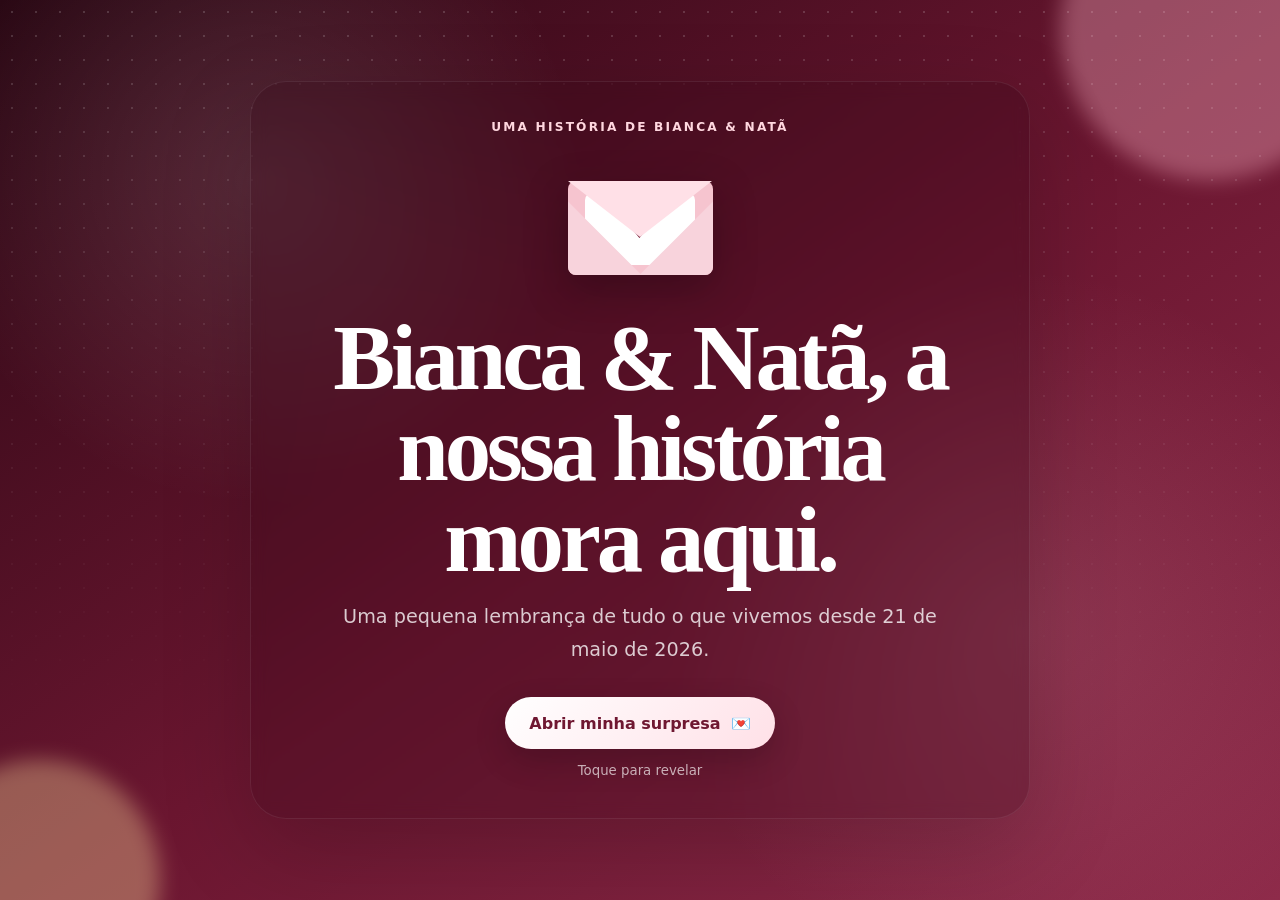
==== index.html @ d5b99676 "Add files via upload" ====
<!doctype html>
<html lang="pt-BR">
<head>
  <meta charset="utf-8" />
  <meta name="viewport" content="width=device-width, initial-scale=1" />
  <meta name="theme-color" content="#6f1731" />
  <meta name="description" content="A história de Bianca e Natã, feita de memórias, cartas e planos." />
  <meta property="og:title" content="Bianca &amp; Natã — nossa história" />
  <meta property="og:description" content="Um cantinho feito para guardar a história de Bianca e Natã." />
  <meta property="og:image" content="https://mijtdivqfjrkwchqdqvr.supabase.co/storage/v1/object/public/memorias-bianca/fotos/1785611043711-69dd7a4d-0037-4625-9b33-be8a887e086f.webp" />
  <link rel="icon" href="https://mijtdivqfjrkwchqdqvr.supabase.co/storage/v1/object/public/memorias-bianca/fotos/1785611043711-69dd7a4d-0037-4625-9b33-be8a887e086f.webp" />
  <title>surpresaparabianca</title>
  <link rel="stylesheet" href="styles.css" />
</head>
<body>
  <div class="loading-screen" id="loadingScreen" aria-live="polite">
    <div class="loading-heart" aria-hidden="true">♥</div>
    <p>Preparando o nosso cantinho…</p>
    <small>Bianca &amp; Natã</small>
  </div>

  <div class="ambient-hearts" id="ambientHearts" aria-hidden="true"></div>

  <main>
    <section class="hero" id="inicio">
      <div class="hero-glow hero-glow-one"></div>
      <div class="hero-glow hero-glow-two"></div>

      <div class="hero-memories" aria-hidden="true">
        <figure class="hero-memory memory-one" hidden><img alt="" /></figure>
        <figure class="hero-memory memory-two" hidden><img alt="" /></figure>
        <figure class="hero-memory memory-three" hidden><img alt="" /></figure>
        <figure class="hero-memory memory-four" hidden><img alt="" /></figure>
      </div>

      <div class="hero-content reveal">
        <span class="eyebrow">Uma história de Bianca &amp; Natã</span>
        <div class="envelope-wrap" aria-hidden="true">
          <div class="envelope">
            <div class="envelope-back"></div>
            <div class="letter"><span>♥</span></div>
            <div class="envelope-front"></div>
            <div class="envelope-flap"></div>
          </div>
        </div>
        <h1 id="introTitle">Bianca &amp; Natã, a nossa história mora aqui.</h1>
        <p id="introText">Uma pequena lembrança de tudo o que vivemos desde 21 de maio de 2026.</p>
        <button class="primary-button pulse" id="openSurprise" type="button">
          <span>Abrir minha surpresa</span>
          <span aria-hidden="true">💌</span>
        </button>
        <small class="tap-hint">Toque para revelar</small>
      </div>
    </section>

    <div class="surprise-content" id="surpriseContent" hidden>
      <nav class="floating-nav" aria-label="Navegação da página">
        <a href="#contador" title="Tempo juntos">♥</a>
        <a href="#mensagem" title="Carta">✉</a>
        <a href="#fotos" title="Fotos">▣</a>
        <a href="#historia" title="Nossa história">⌛</a>
        <a href="#planos" title="Coisas que ainda vamos viver">✦</a>
        <a href="#encontro" title="Nosso cantinho">☼</a>
        <a href="#adicionar" title="Adicionar lembrança">＋</a>
      </nav>

      <section class="section counter-section" id="contador">
        <div class="section-heading reveal">
          <span class="eyebrow">Desde que começamos a namorar</span>
          <h2 id="pageTitle">Bianca &amp; Natã — nossa história</h2>
          <p>Juntos desde <strong id="startDateLabel"></strong></p>
        </div>

        <div class="counter-grid reveal" aria-label="Tempo juntos">
          <article><strong id="years">0</strong><span>Anos</span></article>
          <article><strong id="months">0</strong><span>Meses</span></article>
          <article><strong id="days">0</strong><span>Dias</span></article>
          <article class="clock-card"><strong id="clock">00:00:00</strong><span>Horas · Minutos · Segundos</span></article>
        </div>
        <p class="total-days reveal">Já são <strong id="totalDays">0</strong> dias escolhendo um ao outro.</p>
      </section>

      <section class="section music-section" id="musica">
        <div class="music-card reveal">
          <div class="vinyl" id="vinyl" aria-hidden="true"><div></div></div>
          <div class="music-info">
            <span class="eyebrow">Nossa música</span>
            <h2 id="songTitle">Partilhar</h2>
            <p id="songArtist">Rubel &amp; ANAVITÓRIA</p>
            <div class="full-song-player-wrap">
              <iframe
                id="fullSongPlayer"
                class="full-song-player"
                title="Partilhar — música completa de Rubel e ANAVITÓRIA"
                src="https://www.youtube-nocookie.com/embed/RLlWIQCl7iQ?rel=0&amp;playsinline=1&amp;modestbranding=1"
                width="100%"
                height="360"
                frameborder="0"
                allowfullscreen=""
                allow="autoplay; encrypted-media; fullscreen; picture-in-picture"
                loading="lazy"></iframe>
            </div>
            <p class="music-note"><strong>Música completa.</strong> Toque no play e continue navegando pela nossa história sem sair da página. ♥</p>
          </div>
        </div>
      </section>

      <section class="section message-section" id="mensagem">
        <div class="section-heading reveal">
          <span class="eyebrow">O que meu coração queria dizer</span>
          <h2>Uma carta para você</h2>
        </div>
        <article class="love-letter reveal">
          <span class="quote-mark">“</span>
          <p id="loveMessage"></p>
          <span class="signature" id="signature">Com todo o meu amor, Natã.</span>
        </article>
      </section>

      <section class="section gallery-section" id="fotos">
        <div class="memory-sparkle sparkle-one" aria-hidden="true">✦</div>
        <div class="memory-sparkle sparkle-two" aria-hidden="true">♥</div>

        <div class="section-heading memory-heading reveal">
          <span class="eyebrow">Nosso pequeno álbum</span>
          <h2>Memórias que moram em mim</h2>
          <p>Alguns dos capítulos que eu quero guardar para sempre.</p>
          <div class="album-meta" aria-label="Informações do nosso álbum">
            <span>Bianca + Natã</span>
            <span aria-hidden="true">•</span>
            <span id="albumMemoryCount" aria-live="polite">Carregando memórias…</span>
          </div>
        </div>

        <div class="memory-album reveal" tabindex="0" role="region" aria-label="Álbum de memórias; use as setas do teclado para navegar">
          <div class="gallery-photo-area">
            <span class="photo-tape photo-tape-left" aria-hidden="true"></span>
            <span class="photo-tape photo-tape-right" aria-hidden="true"></span>
            <div class="gallery-photo-frame">
              <img id="galleryImage" alt="" />
              <span class="photo-date" id="galleryPhotoDate">21 · 05 · 2026</span>
            </div>
          </div>

          <div class="memory-story" aria-live="polite">
            <span class="memory-kicker">Capítulo <span id="galleryIndexPadded">01</span></span>
            <strong id="galleryCaption">Carregando as memórias…</strong>
            <span class="memory-divider" aria-hidden="true"></span>
            <p id="galleryText">As fotos estão chegando da nuvem.</p>

            <div class="gallery-controls">
              <button class="gallery-arrow gallery-prev" id="galleryPrev" type="button" aria-label="Foto anterior">‹</button>
              <span id="galleryIndex">Carregando…</span>
              <button class="gallery-arrow gallery-next" id="galleryNext" type="button" aria-label="Próxima foto">›</button>
            </div>
          </div>
        </div>

        <div class="gallery-diary-shell reveal" id="galleryDiary" role="region" aria-label="Nosso diário desta memória"></div>

        <div class="memory-film reveal">
          <span class="film-label">Toque em uma foto para reviver</span>
          <div class="thumbnails" id="thumbnails" aria-label="Miniaturas das fotos"></div>
        </div>

        <blockquote class="memory-closing reveal">
          <span aria-hidden="true">“</span>
          <p>Algumas memórias ficam guardadas em fotografias. Outras ficam guardadas no coração. As nossas moram em mim todos os dias.</p>
          <small>Com amor, Natã <span aria-hidden="true">♥</span></small>
        </blockquote>
      </section>

      <section class="section timeline-section" id="historia">
        <div class="section-heading reveal">
          <span class="eyebrow">Nossa história</span>
          <h2>Momentos que fizeram de nós, nós</h2>
        </div>
        <div class="timeline" id="timeline"></div>
      </section>

      <section class="section future-section" id="planos">
        <span class="future-spark future-spark-one" aria-hidden="true">✦</span>
        <span class="future-spark future-spark-two" aria-hidden="true">♡</span>

        <div class="section-heading future-heading reveal">
          <span class="eyebrow">Nosso próximo capítulo</span>
          <h2>Coisas que ainda vamos viver</h2>
          <p>Uma lista de sonhos, lugares e pequenos planos que queremos transformar em lembranças.</p>
        </div>

        <div class="future-board reveal">
          <div class="future-summary" aria-label="Resumo dos nossos planos">
            <div>
              <strong id="futurePendingCount">0</strong>
              <span>Ainda vamos viver</span>
            </div>
            <span class="future-summary-heart" aria-hidden="true">♥</span>
            <div>
              <strong id="futureCompletedCount">0</strong>
              <span>Já viraram história</span>
            </div>
          </div>

          <div class="future-plans-list" id="futurePlansList" aria-live="polite">
            <p class="future-empty">Carregando nossos próximos capítulos…</p>
          </div>

          <details class="future-composer" id="futurePlanComposer">
            <summary>Adicionar algo que ainda vamos viver <span aria-hidden="true">＋</span></summary>
            <form class="future-plan-form" id="futurePlanForm">
              <div class="future-plan-field">
                <label for="futurePlanAuthor">Quem está sonhando?</label>
                <select id="futurePlanAuthor" required>
                  <option value="Bianca">Bianca</option>
                  <option value="Natã">Natã</option>
                </select>
              </div>

              <div class="future-plan-field">
                <label for="futurePlanCategory">Que tipo de plano é?</label>
                <select id="futurePlanCategory" required>
                  <option value="viagem">Uma viagem</option>
                  <option value="encontro">Um encontro</option>
                  <option value="sonho">Um sonho</option>
                  <option value="aventura">Uma aventura</option>
                  <option value="outro">Outro plano nosso</option>
                </select>
              </div>

              <div class="future-plan-field future-plan-field-wide">
                <label for="futurePlanTitle">O que vamos viver?</label>
                <input id="futurePlanTitle" maxlength="100" placeholder="Ex.: ver o pôr do sol na praia" required />
              </div>

              <div class="future-plan-field future-plan-field-wide">
                <label for="futurePlanDetails">Detalhes que queremos guardar</label>
                <textarea id="futurePlanDetails" maxlength="600" placeholder="Conte como imaginamos esse momento…"></textarea>
              </div>

              <div class="future-plan-field future-plan-field-wide">
                <label for="futurePlanCode">Código reservado</label>
                <input id="futurePlanCode" type="password" autocomplete="off" placeholder="Digite o código para adicionar" required />
                <small>O mesmo código do nosso diário. Ele não fica salvo no site ou no aparelho.</small>
              </div>

              <div class="future-plan-actions future-plan-field-wide">
                <button class="primary-button" type="submit">Guardar este sonho ♥</button>
                <small id="futurePlanStatus" role="status" aria-live="polite"></small>
              </div>
            </form>
          </details>
        </div>
      </section>

      <section class="section date-idea-section" id="encontro">
        <div class="date-orbit date-orbit-one" aria-hidden="true">♡</div>
        <div class="date-orbit date-orbit-two" aria-hidden="true">✦</div>

        <div class="section-heading reveal">
          <span class="eyebrow">Criador de encontros</span>
          <h2>Um encontro para hoje</h2>
          <p id="dateTodayLabel">Hoje pode virar uma lembrança nova.</p>
        </div>

        <div class="date-idea-card reveal">
          <div class="date-idea-ticket">
            <div class="date-idea-origin" id="dateIdeaOrigin"><span aria-hidden="true">✦</span> Sugestão do dia</div>
            <span id="dateIdeaTag">Em casa · econômico</span>
            <h3 id="dateIdeaTitle">Preparar uma noite de cinema diferente</h3>
            <p id="dateIdeaDescription">Vamos escolher um filme que nenhum dos dois viu, preparar alguma coisa gostosa e deixar os celulares de lado.</p>
            <div class="date-idea-extra" id="dateIdeaExtra" hidden>
              <span aria-hidden="true">♡</span>
              <p><strong>Um toque especial</strong><span id="dateIdeaSpecialTouch"></span></p>
            </div>
            <div class="date-idea-details" aria-label="Detalhes da sugestão">
              <span id="dateIdeaPlace">⌂ Em casa</span>
              <span id="dateIdeaBudget">◌ Econômico</span>
              <span id="dateIdeaDuration">◷ Uma noite</span>
            </div>
          </div>

          <div class="date-idea-controls">
            <div>
              <label for="datePlaceFilter">Onde?</label>
              <select id="datePlaceFilter">
                <option value="todos">Tanto faz</option>
                <option value="casa">Em casa</option>
                <option value="sair">Quero sair</option>
              </select>
            </div>
            <div>
              <label for="dateBudgetFilter">Quanto gastar?</label>
              <select id="dateBudgetFilter">
                <option value="todos">Tanto faz</option>
                <option value="gratis">Sem gastar</option>
                <option value="baixo">Pouco</option>
                <option value="especial">Algo especial</option>
              </select>
            </div>
            <div>
              <label for="dateDurationFilter">Quanto tempo?</label>
              <select id="dateDurationFilter">
                <option value="todos">Tanto faz</option>
                <option value="rapido">Até 1 hora</option>
                <option value="medio">Algumas horas</option>
                <option value="longo">Um dia inteiro</option>
              </select>
            </div>
          </div>

          <div class="date-random-action">
            <p>
              <strong>Feito no próprio site</strong>
              <span>Escolhemos as opções e podemos sortear quantas vezes quisermos, sem cadastro e sem custo.</span>
            </p>
            <button class="secondary-button date-random-button" id="newDateIdea" type="button"><span aria-hidden="true">✦</span> Sortear outro encontro</button>
          </div>
          <small id="dateIdeaStatus" class="date-idea-status" role="status" aria-live="polite"></small>

          <details class="date-save-composer" id="dateSaveComposer">
            <summary>Guardar em “Coisas que ainda vamos viver” <span aria-hidden="true">＋</span></summary>
            <form id="dateSaveForm">
              <label for="dateSaveAuthor">Quem está guardando?</label>
              <select id="dateSaveAuthor" required>
                <option value="Bianca">Bianca</option>
                <option value="Natã">Natã</option>
              </select>
              <label for="dateSaveCode">Código reservado</label>
              <input id="dateSaveCode" type="password" autocomplete="off" placeholder="Digite o código" required />
              <button class="primary-button" type="submit">Guardar este encontro ♥</button>
              <small id="dateSaveStatus" role="status" aria-live="polite"></small>
            </form>
          </details>
        </div>
      </section>

      <section class="section daily-section" id="tres-coisas">
        <div class="section-heading reveal">
          <span class="eyebrow">Um ritual para todos os dias</span>
          <h2>Três coisas de hoje</h2>
          <p>Três motivos para olhar com carinho para o outro ou para o dia que acabou de passar.</p>
        </div>

        <div class="daily-layout">
          <form class="daily-form reveal" id="dailyEntryForm">
            <div class="corner-form-heading">
              <span aria-hidden="true">03</span>
              <div>
                <strong>O registro de hoje</strong>
                <small id="dailyFormDate"></small>
              </div>
            </div>

            <label for="dailyAuthor">Quem está escrevendo?</label>
            <select id="dailyAuthor" required>
              <option value="Bianca">Bianca</option>
              <option value="Natã">Natã</option>
            </select>

            <label for="dailyType">O que você quer registrar?</label>
            <select id="dailyType" required>
              <option value="gosto_em_voce">Três coisas que gosto em você</option>
              <option value="coisas_boas">Três coisas boas do dia</option>
              <option value="gratidao">Três motivos de gratidão</option>
            </select>

            <label for="dailyItem1">Primeira coisa</label>
            <input id="dailyItem1" maxlength="240" placeholder="Escreva a primeira…" required />
            <label for="dailyItem2">Segunda coisa</label>
            <input id="dailyItem2" maxlength="240" placeholder="Agora a segunda…" required />
            <label for="dailyItem3">Terceira coisa</label>
            <input id="dailyItem3" maxlength="240" placeholder="E mais uma para guardar…" required />

            <label for="dailyCode">Código reservado</label>
            <input id="dailyCode" type="password" autocomplete="off" placeholder="Digite o código" required />
            <button class="primary-button" type="submit">Guardar as três ♥</button>
            <small id="dailyStatus" role="status" aria-live="polite"></small>
          </form>

          <div class="daily-archive reveal">
            <div class="corner-list-heading">
              <span>Nosso arquivo</span>
              <h3>Pequenas coisas que merecem ficar</h3>
            </div>
            <div class="daily-entries-list" id="dailyEntriesList" aria-live="polite">
              <p class="corner-empty">Carregando nossos registros…</p>
            </div>
          </div>
        </div>
      </section>

      <section class="section complaints-section" id="reclamacoes">
        <div class="section-heading complaints-heading reveal">
          <span class="eyebrow">Um jogo só nosso</span>
          <h2>Decifra essa reclamação</h2>
          <p>Quando um de nós reclama, publica apenas uma foto. O outro tenta descobrir o que ela quer dizer.</p>
        </div>

        <div class="complaint-upload-card reveal">
          <form id="complaintForm">
            <div class="complaint-form-copy">
              <span class="complaint-number" aria-hidden="true">?</span>
              <div>
                <strong>Envie sua pista</strong>
                <small>Nada de explicar: aqui a reclamação só pode ser uma foto.</small>
              </div>
            </div>
            <label for="complaintAuthor">Quem está reclamando?</label>
            <select id="complaintAuthor" required>
              <option value="Bianca">Bianca</option>
              <option value="Natã">Natã</option>
            </select>
            <label for="complaintImage">A foto da reclamação</label>
            <input id="complaintImage" type="file" accept="image/jpeg,image/png,image/webp" required />
            <div class="complaint-preview" id="complaintPreview" hidden>
              <img id="complaintPreviewImage" alt="Prévia da reclamação misteriosa" />
            </div>
            <label for="complaintCode">Código reservado</label>
            <input id="complaintCode" type="password" autocomplete="off" placeholder="Digite o código" required />
            <button class="primary-button" type="submit">Publicar sem explicar 💃🏻</button>
            <small id="complaintStatus" role="status" aria-live="polite"></small>
          </form>
        </div>

        <div class="complaints-list reveal" id="complaintsList" aria-live="polite">
          <p class="corner-empty">Carregando as reclamações misteriosas…</p>
        </div>
      </section>

      <section class="section letters-section" id="cartas">
        <div class="section-heading reveal">
          <span class="eyebrow">Palavras que merecem tempo</span>
          <h2>Cartas entre nós</h2>
          <p>Um espaço somente para escrever o que nem sempre cabe em uma mensagem rápida.</p>
        </div>

        <div class="letters-layout">
          <form class="letters-form reveal" id="letterForm">
            <span class="letter-form-mark" aria-hidden="true">“</span>
            <label for="letterAuthor">Quem está escrevendo?</label>
            <select id="letterAuthor" required>
              <option value="Bianca">Bianca</option>
              <option value="Natã">Natã</option>
            </select>
            <label for="letterTitle">Título da carta</label>
            <input id="letterTitle" maxlength="100" placeholder="O que você quer dizer hoje?" required />
            <label for="letterText">Sua carta</label>
            <textarea id="letterText" maxlength="5000" placeholder="Escreva sem pressa…" required></textarea>
            <label for="letterCode">Código reservado</label>
            <input id="letterCode" type="password" autocomplete="off" placeholder="Digite o código" required />
            <button class="primary-button" type="submit">Guardar esta carta ♥</button>
            <small id="letterStatus" role="status" aria-live="polite"></small>
          </form>

          <div class="letters-archive reveal">
            <div class="corner-list-heading">
              <span>Correspondência de Bianca &amp; Natã</span>
              <h3>Cartas que já chegaram</h3>
            </div>
            <div class="letters-list" id="lettersList" aria-live="polite">
              <p class="corner-empty">Carregando nossas cartas…</p>
            </div>
          </div>
        </div>
      </section>

      <section class="section creator-section" id="adicionar">
        <div class="creator-card reveal">
          <div class="creator-intro">
            <span class="eyebrow">Um espaço para nós dois</span>
            <h2>Acrescente um novo capítulo</h2>
            <p>Escolha entre o álbum de memórias e a linha do tempo. A foto e o texto vão aparecer com o mesmo visual da área escolhida, em tempo real para todos.</p>
          </div>

          <form id="publicationForm" class="creator-form">
            <div class="creator-field">
              <label for="publicationSection">Onde deseja publicar?</label>
              <select id="publicationSection" required>
                <option value="fotos">Memórias que moram em mim</option>
                <option value="historia">Momentos que fizeram de nós, nós</option>
              </select>
              <small id="publicationDesignHint">A lembrança aparecerá como uma nova fotografia do álbum.</small>
            </div>

            <div class="creator-field">
              <label for="publicationTitle">Título</label>
              <input id="publicationTitle" maxlength="80" placeholder="O nome desta lembrança" required />
            </div>

            <div class="creator-field creator-field-wide">
              <label for="publicationText">O que você quer escrever?</label>
              <textarea id="publicationText" maxlength="1000" placeholder="Conte o que tornou esse momento especial…" required></textarea>
            </div>

            <div class="creator-field creator-field-wide">
              <label for="publicationImage">Escolha uma foto</label>
              <input id="publicationImage" type="file" accept="image/jpeg,image/png,image/webp" required />
              <small id="publicationImageHint">JPG, PNG ou WEBP, com até 8 MB. A foto será otimizada sem reduzir suas dimensões; se a qualidade não puder ser preservada, o arquivo original será usado.</small>
              <div class="publication-preview" id="publicationPreview" hidden>
                <img id="publicationPreviewImage" alt="Prévia da foto escolhida" />
              </div>
            </div>

            <div class="creator-field creator-field-wide">
              <label for="publicationCode">Código reservado</label>
              <input id="publicationCode" type="password" autocomplete="off" placeholder="Digite o código para publicar" required />
              <small>O código não fica salvo no site ou no aparelho.</small>
            </div>

            <div class="creator-actions creator-field-wide">
              <button class="primary-button" type="submit">Publicar lembrança ♥</button>
              <small id="publicationStatus" role="status" aria-live="polite"></small>
            </div>
          </form>
        </div>
      </section>

      <section class="section guestbook-section" id="recados">
        <div class="guestbook-card reveal">
          <div>
            <span class="eyebrow">Um cantinho só nosso</span>
            <h2>Deixe um recado para guardar</h2>
            <p>Os recados ficam guardados na nossa página e aparecem em todos os aparelhos.</p>
          </div>
          <form id="guestbookForm">
            <label for="guestName">Seu nome</label>
            <input id="guestName" maxlength="40" placeholder="Bianca ou Natã" required />
            <label for="guestMessage">Recado</label>
            <textarea id="guestMessage" maxlength="240" placeholder="Escreva algo que queira guardar…" required></textarea>
            <button class="primary-button" type="submit">Guardar recado ♥</button>
            <small id="guestbookStatus" role="status" aria-live="polite"></small>
          </form>
          <div class="notes-list" id="notesList" aria-live="polite"></div>
        </div>
      </section>

      <section class="section ending-section">
        <div class="ending-card reveal">
          <span class="big-heart" aria-hidden="true">♥</span>
          <h2 id="endingTitle">Bianca, eu quero partilhar a vida boa com você.</h2>
          <p id="endingText">Desde 21 de maio de 2026, cada dia ao seu lado ganhou um lugar especial na minha história.</p>
          <div class="ending-actions">
            <button class="primary-button" id="shareButton" type="button">Compartilhar esta surpresa</button>
            <button class="secondary-button" id="replayButton" type="button">Ver desde o começo</button>
          </div>
          <small id="shareStatus" role="status"></small>
        </div>
      </section>

      <footer>
        <span>Bianca Leticia de França Aragão</span>
        <span aria-hidden="true">♥</span>
        <span>Natã Victor Lima Olegario Teixeira</span>
      </footer>
    </div>
  </main>

  <script src="script.js" defer></script>
</body>
</html>
---- styles.css ----
:root {
  --wine: #6f1731;
  --wine-dark: #330815;
  --rose: #e9a7b8;
  --rose-light: #ffe8ee;
  --cream: #fff8f2;
  --paper: #fffdf9;
  --ink: #321b22;
  --muted: #826d73;
  --gold: #c99a4a;
  --shadow: 0 24px 70px rgba(79, 14, 35, .16);
  --radius: 28px;
}

* { box-sizing: border-box; }
html { scroll-behavior: smooth; }
body {
  margin: 0;
  min-width: 320px;
  background: var(--cream);
  color: var(--ink);
  font-family: Inter, ui-sans-serif, system-ui, -apple-system, BlinkMacSystemFont, "Segoe UI", sans-serif;
  overflow-x: hidden;
}
body.surprise-open { background: linear-gradient(180deg, #fff7f5, #fffdf9 45%, #fff7f5); }
button, input, textarea, select { font: inherit; }
button { cursor: pointer; }
img { max-width: 100%; display: block; }

.loading-screen {
  position: fixed;
  inset: 0;
  z-index: 9999;
  display: grid;
  place-content: center;
  justify-items: center;
  gap: 8px;
  background: radial-gradient(circle at 50% 40%, #9e3556, var(--wine-dark) 65%);
  color: white;
  transition: opacity .65s ease, visibility .65s ease;
}
.loading-screen.hidden { opacity: 0; visibility: hidden; }
.loading-screen p { margin: 0; font-weight: 700; letter-spacing: .02em; }
.loading-screen small { opacity: .78; }
.loading-heart { font-size: 46px; animation: heartbeat 1.15s infinite; }

.hero {
  min-height: 100svh;
  position: relative;
  display: grid;
  place-items: center;
  overflow: hidden;
  isolation: isolate;
  padding: 72px 20px;
  background:
    radial-gradient(circle at 20% 20%, rgba(255,255,255,.12), transparent 26%),
    radial-gradient(circle at 80% 70%, rgba(233,167,184,.16), transparent 30%),
    linear-gradient(145deg, #290713, #6b1630 52%, #8e2b4a);
  color: white;
}
.hero::before {
  content: "";
  position: absolute;
  inset: 0;
  opacity: .16;
  background-image: radial-gradient(#fff 1px, transparent 1px);
  background-size: 24px 24px;
  mask-image: linear-gradient(to bottom, black, transparent 80%);
  z-index: -2;
}
.hero-glow { position: absolute; border-radius: 999px; filter: blur(10px); opacity: .35; z-index: -1; }
.hero-glow-one { width: 300px; height: 300px; background: #ffb6c9; top: -120px; right: -80px; }
.hero-glow-two { width: 240px; height: 240px; background: #ffdf9d; bottom: -100px; left: -80px; }

.hero-memories { position:absolute; inset:0; z-index:-1; pointer-events:none; }
.hero-memory { position:absolute; width:clamp(145px, 17vw, 245px); margin:0; padding:9px 9px 34px; border-radius:8px; background:#fff8f3; box-shadow:0 24px 70px rgba(0,0,0,.34); opacity:.76; }
.hero-memory img { width:100%; aspect-ratio:4/5; object-fit:cover; border-radius:4px; }
.memory-one { left:4vw; top:10vh; transform:rotate(-9deg); }
.memory-two { right:5vw; top:8vh; transform:rotate(8deg); }
.memory-three { left:7vw; bottom:7vh; transform:rotate(7deg); }
.memory-four { right:7vw; bottom:7vh; transform:rotate(-7deg); }
.hero-content { max-width: 780px; text-align: center; position:relative; z-index:2; padding:34px 40px 40px; border-radius:36px; background:rgba(47,7,20,.26); border:1px solid rgba(255,255,255,.08); backdrop-filter:blur(8px); box-shadow:0 30px 90px rgba(0,0,0,.18); }
.eyebrow { display: inline-block; font-size: .76rem; font-weight: 800; letter-spacing: .18em; text-transform: uppercase; color: var(--gold); }
.hero .eyebrow { color: #ffd7df; }
h1, h2, .love-letter p { font-family: Georgia, "Times New Roman", serif; }
h1 { margin: 20px 0 14px; font-size: clamp(2.6rem, 8vw, 5.8rem); line-height: .98; letter-spacing: -.045em; }
.hero-content > p { max-width: 630px; margin: 0 auto 30px; color: rgba(255,255,255,.78); font-size: clamp(1rem, 2vw, 1.2rem); line-height: 1.75; }
.tap-hint { display: block; margin-top: 14px; opacity: .66; }

.envelope-wrap { width: 145px; height: 112px; margin: 46px auto 10px; perspective: 700px; }
.envelope { position: relative; width: 145px; height: 94px; margin-top: 18px; filter: drop-shadow(0 14px 20px rgba(0,0,0,.25)); }
.envelope-back { position: absolute; inset: 0; border-radius: 8px; background: #f6c4cf; }
.envelope-front { position: absolute; inset: 0; border-radius: 8px; overflow: hidden; z-index: 3; }
.envelope-front::before, .envelope-front::after { content: ""; position: absolute; width: 104px; height: 104px; background: #f8d3dc; bottom: -52px; transform: rotate(45deg); }
.envelope-front::before { left: -52px; }
.envelope-front::after { right: -52px; }
.envelope-flap { position: absolute; left: 0; top: 0; width: 0; height: 0; border-left: 72.5px solid transparent; border-right: 72.5px solid transparent; border-top: 56px solid #ffe0e7; transform-origin: top; z-index: 4; animation: flap 3.2s ease-in-out infinite; }
.letter { position: absolute; width: 110px; height: 72px; left: 17px; bottom: 10px; border-radius: 7px; background: white; display: grid; place-items: center; color: var(--wine); font-size: 25px; z-index: 2; animation: letter 3.2s ease-in-out infinite; }

.primary-button, .secondary-button, .round-button, .gallery-arrow {
  border: 0;
  transition: transform .2s ease, box-shadow .2s ease, background .2s ease;
}
.primary-button {
  display: inline-flex;
  align-items: center;
  justify-content: center;
  gap: 10px;
  min-height: 52px;
  padding: 0 24px;
  border-radius: 999px;
  background: linear-gradient(135deg, #fff, #ffe0e7);
  color: var(--wine);
  font-weight: 800;
  box-shadow: 0 12px 32px rgba(0,0,0,.19);
}
.surprise-content .primary-button { background: linear-gradient(135deg, var(--wine), #a53f60); color: #fff; }
.primary-button:hover, .secondary-button:hover, .round-button:hover, .gallery-arrow:hover { transform: translateY(-2px); }
.primary-button:focus-visible, .secondary-button:focus-visible, .round-button:focus-visible, .gallery-arrow:focus-visible, .memory-album:focus-visible, input:focus-visible, textarea:focus-visible, a:focus-visible { outline: 3px solid rgba(201,154,74,.55); outline-offset: 3px; }
.pulse { animation: softPulse 2.4s infinite; }
.secondary-button { min-height: 52px; padding: 0 22px; border-radius: 999px; background: rgba(111,23,49,.08); color: var(--wine); font-weight: 800; }

.surprise-content { position: relative; }
.section { position:relative; padding:110px 20px; content-visibility:auto; contain-intrinsic-size:auto 900px; }
.section-heading { max-width: 780px; margin: 0 auto 46px; text-align: center; }
.section-heading h2, .ending-card h2, .guestbook-card h2 { margin: 12px 0; font-size: clamp(2.1rem, 5vw, 4rem); line-height: 1.06; letter-spacing: -.035em; color: var(--wine-dark); }
.section-heading p { margin: 0; color: var(--muted); line-height: 1.7; }

.floating-nav {
  position: fixed;
  z-index: 50;
  top: 50%;
  right: 18px;
  transform: translateY(-50%);
  display: grid;
  gap: 10px;
  padding: 10px;
  border: 1px solid rgba(111,23,49,.1);
  border-radius: 999px;
  background: rgba(255,253,249,.8);
  box-shadow: 0 14px 40px rgba(64,18,31,.12);
  backdrop-filter: blur(14px);
}
.floating-nav a { width: 38px; height: 38px; display: grid; place-items: center; border-radius: 50%; text-decoration: none; color: var(--wine); }
.floating-nav a:hover { background: var(--rose-light); }

.counter-section { background: linear-gradient(180deg, #fffaf7, #fff); }
.counter-grid { max-width: 940px; margin: 0 auto; display: grid; grid-template-columns: repeat(5, 1fr); gap: 14px; }
.counter-grid article { min-height: 145px; padding: 24px 14px; display: grid; place-content: center; justify-items: center; border-radius: 24px; border: 1px solid rgba(111,23,49,.08); background: rgba(255,255,255,.82); box-shadow: 0 16px 50px rgba(111,23,49,.07); }
.counter-grid strong { font-family: Georgia, serif; font-size: clamp(2.2rem, 6vw, 4rem); color: var(--wine); line-height: 1; }
.counter-grid span { margin-top: 10px; color: var(--muted); font-size: .78rem; text-transform: uppercase; letter-spacing: .12em; text-align: center; }
.counter-grid .clock-card { grid-column: span 2; }
.counter-grid .clock-card strong { font-size: clamp(1.8rem, 5vw, 3.1rem); letter-spacing: .03em; }
.total-days { text-align: center; color: var(--muted); margin-top: 28px; }
.total-days strong { color: var(--wine); }

.music-section { background: linear-gradient(140deg, var(--wine-dark), #771c39); color: white; overflow: hidden; }
.music-section::before { content:""; position:absolute; width: 470px; height:470px; border-radius:50%; background: rgba(255,255,255,.06); right:-220px; top:-200px; }
.music-card { max-width: 900px; margin: 0 auto; display: grid; grid-template-columns: 220px 1fr; align-items: center; gap: 52px; padding: 48px; border: 1px solid rgba(255,255,255,.12); border-radius: var(--radius); background: rgba(255,255,255,.07); box-shadow: 0 34px 90px rgba(0,0,0,.22); backdrop-filter: blur(15px); }
.music-card .eyebrow { color: #ffd2dc; }
.music-card h2 { margin: 10px 0 8px; font-family: Georgia, serif; font-size: clamp(2rem, 4.5vw, 3.6rem); line-height: 1.05; }
.music-card p { color: rgba(255,255,255,.72); }
.vinyl { aspect-ratio: 1; border-radius: 50%; position: relative; display: grid; place-items: center; background: repeating-radial-gradient(circle at center, #171216 0 5px, #252027 6px 8px); box-shadow: 0 24px 50px rgba(0,0,0,.35); }
.vinyl::before { content:"Nossa música"; width: 42%; aspect-ratio:1; border-radius:50%; display:grid; place-items:center; text-align:center; background: linear-gradient(135deg, #e8a7b8, #8e2b4a); font-family:Georgia,serif; font-size:.75rem; padding:10px; }
.vinyl div { position:absolute; width:14px; height:14px; border-radius:50%; background:#f4e7df; }
.vinyl.playing { animation: spin 5s linear infinite; }
.full-song-player-wrap { margin-top:24px; padding:7px; border-radius:20px; background:rgba(255,255,255,.10); box-shadow:0 18px 42px rgba(0,0,0,.22); }
.full-song-player { display:block; width:100%; aspect-ratio:16/9; min-height:310px; border:0; border-radius:14px; background:#121212; }
.music-note { font-size: .82rem; margin: 12px 0 0; }
.music-note strong { color:#fff; }

.message-section { background: #fff9f5; }
.love-letter { max-width: 820px; margin: 0 auto; position: relative; padding: 66px 70px; border: 1px solid rgba(111,23,49,.08); border-radius: 8px 36px 8px 36px; background: var(--paper); box-shadow: var(--shadow); background-image: linear-gradient(rgba(111,23,49,.035) 1px, transparent 1px); background-size: 100% 34px; }
.love-letter::before { content:""; position:absolute; inset:14px; border:1px solid rgba(201,154,74,.28); border-radius: 4px 26px 4px 26px; pointer-events:none; }
.quote-mark { position:absolute; top:18px; left:32px; font-family:Georgia,serif; font-size:6rem; color:rgba(111,23,49,.12); line-height:1; }
.love-letter p { position:relative; margin:0; white-space:pre-line; font-size: clamp(1.25rem, 2.4vw, 1.72rem); line-height:1.8; color:#4c2b35; }
.signature { position:relative; display:block; margin-top:36px; color:var(--wine); font-family: "Segoe Script", "Bradley Hand", cursive; font-size:1.35rem; text-align:right; }

.gallery-section {
  overflow: hidden;
  isolation: isolate;
  background:
    radial-gradient(circle at 12% 12%, rgba(196, 143, 80, .11), transparent 25%),
    radial-gradient(circle at 90% 72%, rgba(148, 44, 76, .09), transparent 27%),
    linear-gradient(180deg, #fffdf8, #fff6ef 50%, #fffaf6);
}
.gallery-section::before {
  content: "";
  position: absolute;
  inset: 0;
  z-index: -1;
  opacity: .32;
  background-image:
    linear-gradient(rgba(111,23,49,.025) 1px, transparent 1px),
    linear-gradient(90deg, rgba(111,23,49,.025) 1px, transparent 1px);
  background-size: 34px 34px;
}
.memory-heading { margin-bottom: 58px; }
.album-meta {
  display: inline-flex;
  align-items: center;
  gap: 10px;
  margin-top: 22px;
  padding: 9px 15px;
  border: 1px solid rgba(111,23,49,.10);
  border-radius: 999px;
  background: rgba(255,255,255,.68);
  color: var(--wine);
  font-size: .72rem;
  font-weight: 800;
  letter-spacing: .12em;
  text-transform: uppercase;
  box-shadow: 0 10px 30px rgba(111,23,49,.06);
}
.memory-sparkle { position:absolute; z-index:-1; color:rgba(153,48,79,.14); font-family:Georgia,serif; }
.sparkle-one { top:120px; left:8vw; font-size:4rem; transform:rotate(-12deg); }
.sparkle-two { top:240px; right:7vw; font-size:5rem; transform:rotate(11deg); }
.memory-album {
  width: min(1080px, 100%);
  min-height: 650px;
  margin: 0 auto;
  display: grid;
  grid-template-columns: minmax(0, 1.08fr) minmax(330px, .92fr);
  align-items: center;
  gap: clamp(38px, 7vw, 92px);
  padding: clamp(28px, 5vw, 62px);
  border: 1px solid rgba(111,23,49,.10);
  border-radius: 42px 10px 42px 10px;
  background: rgba(255,253,249,.88);
  box-shadow: 0 34px 90px rgba(91,24,44,.13), inset 0 0 0 10px rgba(255,255,255,.35);
  backdrop-filter: blur(10px);
}
.gallery-photo-area { position:relative; width:min(100%, 560px); justify-self:center; transform:rotate(-1.4deg); }
.gallery-photo-area::before,
.gallery-photo-area::after {
  content:"";
  position:absolute;
  z-index:-1;
  width:68%;
  height:38%;
  border-radius:18px;
  background:#f0c7d2;
  opacity:.28;
}
.gallery-photo-area::before { top:-17px; left:-18px; transform:rotate(-5deg); }
.gallery-photo-area::after { right:-18px; bottom:-18px; transform:rotate(5deg); background:#d8b06a; }
.gallery-photo-frame {
  position:relative;
  padding: 13px 13px 58px;
  overflow:hidden;
  border-radius:8px;
  background:#fffdfa;
  box-shadow:0 28px 65px rgba(54,13,27,.24);
}
.gallery-photo-frame::after {
  content:"♥ nossa história";
  position:absolute;
  left:18px;
  bottom:18px;
  color:var(--wine);
  font-family:"Segoe Script", "Bradley Hand", cursive;
  font-size:.96rem;
  transform:rotate(-2deg);
}
.gallery-photo-frame img {
  width:100%;
  height:525px;
  object-fit:cover;
  border-radius:3px;
  background:#eadde0;
  transition:opacity .26s ease, transform .55s ease, filter .3s ease;
}
.gallery-photo-frame img.changing { opacity:.36; transform:scale(.985); filter:saturate(.7); }
.photo-date {
  position:absolute;
  right:18px;
  bottom:21px;
  color:#9d858b;
  font-size:.67rem;
  font-weight:800;
  letter-spacing:.14em;
}
.photo-tape {
  position:absolute;
  z-index:3;
  width:92px;
  height:28px;
  top:-10px;
  background:rgba(237,211,161,.72);
  box-shadow:0 3px 8px rgba(80,43,21,.08);
}
.photo-tape-left { left:20%; transform:rotate(-7deg); }
.photo-tape-right { right:16%; transform:rotate(6deg); }
.memory-story { position:relative; padding: 18px 4px; }
.memory-story::before {
  content:"♥";
  position:absolute;
  right:0;
  top:-48px;
  color:rgba(111,23,49,.07);
  font-family:Georgia,serif;
  font-size:9rem;
  line-height:1;
}
.memory-kicker {
  display:block;
  margin-bottom:22px;
  color:var(--gold);
  font-size:.74rem;
  font-weight:900;
  letter-spacing:.18em;
  text-transform:uppercase;
}
.memory-story > strong {
  position:relative;
  display:block;
  color:var(--wine-dark);
  font-family:Georgia, "Times New Roman", serif;
  font-size:clamp(2.1rem, 4vw, 3.65rem);
  font-weight:600;
  line-height:1.03;
  letter-spacing:-.04em;
}
.memory-divider { display:block; width:74px; height:2px; margin:28px 0; background:linear-gradient(90deg,var(--gold),transparent); }
.memory-story > p { margin:0; color:#715c62; font-size:1.04rem; line-height:1.9; }
.gallery-controls { display:flex; align-items:center; gap:16px; margin-top:36px; }
.gallery-controls > span { min-width:54px; color:#9a7c83; font-size:.75rem; font-weight:800; letter-spacing:.12em; text-align:center; text-transform:uppercase; }
.gallery-arrow {
  width:52px;
  height:52px;
  border:1px solid rgba(111,23,49,.10);
  border-radius:50%;
  background:#fff;
  color:var(--wine);
  font-family:Georgia,serif;
  font-size:2rem;
  line-height:1;
  box-shadow:0 10px 28px rgba(111,23,49,.12);
}
.gallery-arrow:hover { background:var(--wine); color:white; }
.memory-film {
  width:min(940px,100%);
  margin:28px auto 0;
  padding:18px 20px 20px;
  border-radius:20px;
  background:#3b111e;
  box-shadow:0 18px 48px rgba(61,13,29,.18);
}
.film-label { display:block; margin:0 0 12px; color:#e6bdc8; font-size:.66rem; font-weight:800; letter-spacing:.15em; text-align:center; text-transform:uppercase; }
.thumbnails { display:flex; justify-content:center; gap:12px; overflow:auto; padding:2px 2px 4px; scrollbar-width:thin; }
.thumbnail {
  position:relative;
  flex:0 0 148px;
  height:94px;
  padding:5px;
  border:1px solid rgba(255,255,255,.10);
  border-radius:8px;
  overflow:hidden;
  opacity:.52;
  background:#fff8f3;
  transition:opacity .2s ease, transform .2s ease, border-color .2s ease;
}
.thumbnail img { width:100%; height:100%; object-fit:cover; border-radius:3px; }
.thumbnail:hover { opacity:.82; transform:translateY(-2px); }
.thumbnail.active { opacity:1; border-color:#f0bcc9; box-shadow:0 0 0 2px rgba(240,188,201,.24); }
.memory-closing {
  max-width:760px;
  margin:74px auto 0;
  padding:0;
  border:0;
  color:var(--wine-dark);
  text-align:center;
}
.memory-closing > span { display:block; height:48px; color:rgba(111,23,49,.18); font-family:Georgia,serif; font-size:5rem; line-height:1; }
.memory-closing p { margin:0; font-family:Georgia,serif; font-size:clamp(1.45rem,3vw,2.2rem); font-style:italic; line-height:1.52; }
.memory-closing small { display:block; margin-top:22px; color:var(--gold); font-weight:800; letter-spacing:.06em; }

.timeline-section { background: linear-gradient(180deg, #fff8f3, #fff); }
.timeline { max-width:920px; margin:0 auto; position:relative; }
.timeline::before { content:""; position:absolute; left:50%; top:0; bottom:0; width:2px; transform:translateX(-50%); background:linear-gradient(var(--rose), rgba(233,167,184,.12)); }
.timeline-item { width:50%; position:relative; padding:0 42px 60px 0; }
.timeline-item:nth-child(even) { margin-left:50%; padding:0 0 60px 42px; }
.timeline-dot { position:absolute; top:22px; right:-8px; width:16px; height:16px; border-radius:50%; background:var(--wine); border:4px solid #fff; box-shadow:0 0 0 3px var(--rose); }
.timeline-item:nth-child(even) .timeline-dot { left:-8px; right:auto; }
.timeline-card { overflow:hidden; border:1px solid rgba(111,23,49,.08); border-radius:24px; background:white; box-shadow:0 18px 55px rgba(111,23,49,.08); }
.timeline-card img { width:100%; height:230px; object-fit:cover; }
.timeline-copy { padding:22px; }
.timeline-copy time { color:var(--wine); font-weight:800; font-size:.76rem; text-transform:uppercase; letter-spacing:.1em; }
.timeline-copy h3 { margin:8px 0 6px; font-family:Georgia,serif; font-size:1.55rem; }
.timeline-copy p { margin:0; color:var(--muted); line-height:1.65; }

.future-section {
  overflow:hidden;
  background:
    radial-gradient(circle at 8% 14%, rgba(201,154,74,.17), transparent 22%),
    radial-gradient(circle at 92% 82%, rgba(233,167,184,.28), transparent 26%),
    linear-gradient(150deg,#3b0a19,#731c38 54%,#4a0c20);
  color:#fff;
}
.future-section::before { content:""; position:absolute; inset:0; opacity:.12; background-image:radial-gradient(#fff 1px,transparent 1px); background-size:28px 28px; }
.future-spark { position:absolute; color:rgba(255,226,168,.28); font-family:Georgia,serif; line-height:1; }
.future-spark-one { top:9%; left:6%; font-size:clamp(3rem,8vw,7rem); transform:rotate(-12deg); }
.future-spark-two { right:5%; bottom:6%; font-size:clamp(5rem,12vw,10rem); transform:rotate(9deg); }
.future-heading { position:relative; z-index:1; }
.future-heading .eyebrow { color:#f4c875; }
.future-heading h2 { color:#fff; }
.future-heading p { color:rgba(255,255,255,.72); }
.future-board { position:relative; z-index:1; width:min(1060px,100%); margin:0 auto; padding:clamp(24px,5vw,54px); border:1px solid rgba(255,255,255,.16); border-radius:42px 12px 42px 12px; background:rgba(255,250,246,.96); color:var(--ink); box-shadow:0 35px 100px rgba(25,0,8,.34); }
.future-board::before { content:"Para nós dois"; position:absolute; top:17px; right:24px; color:rgba(111,23,49,.2); font-family:Georgia,serif; font-size:.72rem; font-style:italic; letter-spacing:.08em; }
.future-summary { display:grid; grid-template-columns:1fr auto 1fr; align-items:center; max-width:620px; margin:0 auto 48px; padding:20px 26px; border:1px solid rgba(111,23,49,.09); border-radius:999px; background:linear-gradient(135deg,#fff,#fff4ef); box-shadow:0 15px 38px rgba(67,12,30,.09); }
.future-summary > div { display:grid; justify-items:center; gap:3px; text-align:center; }
.future-summary strong { color:var(--wine); font-family:Georgia,serif; font-size:2rem; line-height:1; }
.future-summary span:not(.future-summary-heart) { color:var(--muted); font-size:.66rem; font-weight:800; letter-spacing:.07em; text-transform:uppercase; }
.future-summary-heart { display:grid; place-items:center; width:38px; height:38px; border-radius:50%; color:var(--wine); background:var(--rose-light); }
.future-plans-list { display:grid; gap:42px; }
.future-plan-group h3 { margin:0 0 20px; color:var(--wine-dark); font-family:Georgia,serif; font-size:clamp(1.45rem,3vw,2rem); text-align:center; }
.future-plan-group.completed-group h3 { color:#8c6e76; }
.future-plan-grid { display:grid; grid-template-columns:repeat(2,minmax(0,1fr)); gap:20px; }
.future-plan-card { position:relative; min-width:0; padding:24px 24px 22px; overflow:hidden; border:1px solid rgba(111,23,49,.11); border-radius:8px 26px 26px 26px; background:linear-gradient(145deg,#fff,#fff8f1); box-shadow:0 16px 40px rgba(69,14,31,.09); }
.future-plan-card::after { content:"♡"; position:absolute; right:14px; bottom:-24px; color:rgba(111,23,49,.055); font-family:Georgia,serif; font-size:7rem; line-height:1; pointer-events:none; }
.future-plan-card.is-complete { border-color:rgba(201,154,74,.25); background:linear-gradient(145deg,#fffdf8,#f4eee5); }
.future-plan-card.is-complete::after { content:"✓"; bottom:-18px; color:rgba(201,154,74,.09); }
.future-plan-meta { position:relative; z-index:1; display:flex; align-items:center; justify-content:space-between; flex-wrap:wrap; gap:8px 12px; }
.future-plan-meta > span:last-child { color:#9a8188; font-size:.7rem; font-weight:800; }
.future-plan-badge { display:inline-flex; align-items:center; border-radius:999px; padding:7px 11px; color:var(--wine); background:var(--rose-light); font-size:.68rem; font-weight:900; letter-spacing:.05em; text-transform:uppercase; }
.future-plan-card.is-complete .future-plan-badge { color:#785825; background:#f6ead4; }
.future-plan-card h4 { position:relative; z-index:1; margin:18px 0 10px; color:var(--wine-dark); font-family:Georgia,serif; font-size:clamp(1.35rem,3vw,1.8rem); line-height:1.16; }
.future-plan-card > p { position:relative; z-index:1; margin:0; white-space:pre-line; color:var(--muted); line-height:1.7; }
.future-plan-footer { position:relative; z-index:1; display:grid; gap:12px; margin-top:22px; padding-top:16px; border-top:1px dashed rgba(111,23,49,.16); }
.future-plan-footer > small { color:#a0878e; font-size:.7rem; }
.future-lived-label { color:#856226; font-size:.75rem; font-weight:900; }
.future-transform-button { justify-self:start; border:0; border-radius:999px; padding:10px 14px; color:var(--wine); background:rgba(111,23,49,.08); font-size:.75rem; font-weight:900; }
.future-transform-button:hover { background:var(--rose-light); }
.future-complete-composer summary { width:fit-content; cursor:pointer; color:var(--wine); font-size:.76rem; font-weight:900; list-style:none; }
.future-complete-composer summary::-webkit-details-marker { display:none; }
.future-complete-form { display:grid; gap:8px; margin-top:12px; padding:14px; border-radius:16px; background:rgba(111,23,49,.045); }
.future-complete-form label { color:var(--wine); font-size:.68rem; font-weight:900; }
.future-complete-form input { width:100%; border:1px solid rgba(111,23,49,.15); border-radius:12px; padding:11px 12px; color:var(--ink); background:#fff; outline:none; }
.future-complete-form button { justify-self:start; border:0; border-radius:999px; padding:10px 14px; color:#fff; background:var(--wine); font-size:.73rem; font-weight:900; }
.future-complete-form button:disabled { cursor:wait; opacity:.65; }
.future-complete-status { min-height:1.2em; color:var(--muted); font-size:.7rem; line-height:1.45; }
.future-complete-status[data-state="error"] { color:#b3263d; font-weight:800; }
.future-empty { display:grid; justify-items:center; gap:8px; margin:0; padding:46px 22px; border:1px dashed rgba(111,23,49,.18); border-radius:28px; color:var(--muted); text-align:center; background:rgba(255,255,255,.55); }
.future-empty > span { color:var(--rose); font-size:3rem; line-height:1; }
.future-empty > strong { color:var(--wine-dark); font-family:Georgia,serif; font-size:1.25rem; }
.future-empty > p { max-width:560px; margin:0; line-height:1.65; }
.future-empty.future-error { color:#a2374f; font-weight:800; }
.future-composer { margin-top:46px; border-top:1px solid rgba(111,23,49,.11); padding-top:28px; }
.future-composer > summary { display:flex; align-items:center; justify-content:center; gap:10px; width:fit-content; margin:0 auto; cursor:pointer; color:var(--wine); font-family:Georgia,serif; font-size:1.1rem; font-weight:800; list-style:none; }
.future-composer > summary::-webkit-details-marker { display:none; }
.future-composer > summary span { display:grid; place-items:center; width:30px; height:30px; border-radius:50%; color:#fff; background:var(--wine); font-family:Inter,sans-serif; transition:transform .2s ease; }
.future-composer[open] > summary span { transform:rotate(45deg); }
.future-plan-form { display:grid; grid-template-columns:repeat(2,minmax(0,1fr)); gap:18px; margin-top:28px; padding:clamp(20px,4vw,34px); border-radius:28px; background:linear-gradient(145deg,rgba(111,23,49,.055),rgba(233,167,184,.09)); }
.future-plan-field { display:grid; align-content:start; gap:8px; }
.future-plan-field-wide { grid-column:1/-1; }
.future-plan-field label { color:var(--wine); font-size:.77rem; font-weight:900; }
.future-plan-field input, .future-plan-field textarea, .future-plan-field select { width:100%; border:1px solid rgba(111,23,49,.14); border-radius:15px; padding:14px 15px; color:var(--ink); background:#fff; outline:none; }
.future-plan-field textarea { min-height:120px; resize:vertical; line-height:1.6; }
.future-plan-field input:focus, .future-plan-field textarea:focus, .future-plan-field select:focus, .future-complete-form input:focus { border-color:rgba(111,23,49,.4); box-shadow:0 0 0 3px rgba(233,167,184,.2); }
.future-plan-field > small { color:var(--muted); line-height:1.5; }
.future-plan-actions { display:flex; align-items:center; flex-wrap:wrap; gap:14px; }
.future-plan-actions .primary-button:disabled { cursor:wait; opacity:.65; transform:none; }
#futurePlanStatus { flex:1; min-width:220px; color:var(--muted); line-height:1.5; }
#futurePlanStatus[data-state="success"] { color:#7a2440; font-weight:800; }
#futurePlanStatus[data-state="error"] { color:#b3263d; font-weight:800; }
.creator-form.prefilled-from-plan { animation:planToMemory 1.1s ease; }

.corner-empty { margin:0; padding:28px 20px; border:1px dashed rgba(111,23,49,.18); border-radius:22px; color:var(--muted); text-align:center; line-height:1.65; background:rgba(255,255,255,.48); }
.corner-list-heading { margin-bottom:22px; }
.corner-list-heading > span { color:var(--gold); font-size:.7rem; font-weight:900; letter-spacing:.13em; text-transform:uppercase; }
.corner-list-heading h3 { margin:7px 0 0; color:var(--wine-dark); font-family:Georgia,serif; font-size:clamp(1.45rem,3vw,2rem); line-height:1.15; }

.date-idea-section { overflow:hidden; background:linear-gradient(150deg,#fff9f0,#fce4e8 52%,#fff7ef); }
.date-orbit { position:absolute; color:rgba(111,23,49,.08); font-family:Georgia,serif; line-height:1; }
.date-orbit-one { top:8%; left:5%; font-size:clamp(5rem,12vw,11rem); transform:rotate(-10deg); }
.date-orbit-two { right:5%; bottom:4%; font-size:clamp(4rem,10vw,8rem); transform:rotate(12deg); }
.date-idea-card { position:relative; width:min(1050px,100%); margin:0 auto; padding:clamp(24px,5vw,52px); border:1px solid rgba(111,23,49,.10); border-radius:40px 10px 40px 10px; background:rgba(255,253,249,.94); box-shadow:var(--shadow); }
.date-idea-ticket { position:relative; min-height:300px; display:grid; align-content:center; justify-items:center; padding:clamp(34px,7vw,70px); overflow:hidden; border:1px solid rgba(201,154,74,.28); border-radius:28px; text-align:center; background:
  radial-gradient(circle at 0 50%,var(--paper) 0 13px,transparent 14px),
  radial-gradient(circle at 100% 50%,var(--paper) 0 13px,transparent 14px),
  linear-gradient(145deg,#fff8e9,#fffdf7); }
.date-idea-ticket::before { content:"ENCONTRO DE HOJE"; position:absolute; top:21px; left:24px; color:rgba(111,23,49,.28); font-size:.62rem; font-weight:900; letter-spacing:.18em; }
.date-idea-origin { position:absolute; top:15px; right:18px; display:flex; align-items:center; gap:6px; padding:7px 10px; border:1px solid rgba(201,154,74,.22); border-radius:999px; color:var(--wine); background:rgba(255,255,255,.68); font-size:.62rem; font-weight:900; letter-spacing:.06em; }
.date-idea-origin span { color:var(--gold); }
.date-idea-ticket > span { color:var(--gold); font-size:.7rem; font-weight:900; letter-spacing:.12em; text-transform:uppercase; }
.date-idea-ticket h3 { max-width:720px; margin:15px 0 12px; color:var(--wine-dark); font-family:Georgia,serif; font-size:clamp(2rem,5vw,3.7rem); line-height:1.03; letter-spacing:-.03em; }
.date-idea-ticket > p { max-width:700px; margin:0; color:var(--muted); line-height:1.75; }
.date-idea-extra { display:flex; align-items:flex-start; gap:11px; max-width:680px; margin-top:22px; padding:14px 17px; border:1px solid rgba(201,154,74,.22); border-radius:18px; color:var(--wine); text-align:left; background:rgba(255,255,255,.58); }
.date-idea-extra[hidden] { display:none; }
.date-idea-extra > span { display:grid; place-items:center; width:30px; height:30px; flex:none; border-radius:50%; color:#fff; background:var(--wine); }
.date-idea-extra p { display:grid; gap:3px; margin:0; line-height:1.5; }
.date-idea-extra strong { font-size:.72rem; letter-spacing:.06em; text-transform:uppercase; }
.date-idea-extra p span { color:var(--muted); font-size:.86rem; }
.date-idea-details { display:flex; justify-content:center; flex-wrap:wrap; gap:9px; margin-top:24px; }
.date-idea-details span { border-radius:999px; padding:8px 12px; color:var(--wine); background:rgba(111,23,49,.07); font-size:.7rem; font-weight:800; }
.date-idea-controls { display:grid; grid-template-columns:repeat(3,minmax(0,1fr)); align-items:end; gap:14px; margin-top:24px; }
.date-idea-controls > div { display:grid; gap:7px; }
.date-idea-controls label, .date-save-composer label { color:var(--wine); font-size:.72rem; font-weight:900; }
.date-idea-controls select, .date-save-composer select, .date-save-composer input { width:100%; border:1px solid rgba(111,23,49,.14); border-radius:14px; padding:12px 13px; color:var(--ink); background:#fff; outline:none; }
.date-idea-controls select:focus { border-color:rgba(111,23,49,.4); box-shadow:0 0 0 3px rgba(233,167,184,.2); }
.date-random-action { display:grid; grid-template-columns:minmax(220px,1fr) auto; align-items:center; gap:16px; margin-top:18px; padding:18px; border:1px solid rgba(111,23,49,.08); border-radius:22px; background:linear-gradient(145deg,rgba(111,23,49,.04),rgba(233,167,184,.08)); }
.date-random-action p { display:grid; gap:5px; margin:0; }
.date-random-action strong { color:var(--wine); font-size:.78rem; }
.date-random-action span { color:var(--muted); font-size:.72rem; line-height:1.45; }
.date-random-button { min-height:48px; white-space:nowrap; box-shadow:none; }
.date-idea-status { display:block; min-height:1.4em; margin-top:10px; color:var(--muted); text-align:center; line-height:1.45; }
.date-idea-status[data-state="success"] { color:#7a2440; font-weight:800; }
.date-idea-status[data-state="error"] { color:#b3263d; font-weight:800; }
.date-save-composer { margin-top:24px; padding-top:22px; border-top:1px dashed rgba(111,23,49,.18); }
.date-save-composer > summary { display:flex; align-items:center; justify-content:center; gap:9px; width:fit-content; margin:auto; cursor:pointer; color:var(--wine); font-weight:900; list-style:none; }
.date-save-composer > summary::-webkit-details-marker { display:none; }
.date-save-composer > summary span { display:grid; place-items:center; width:28px; height:28px; border-radius:50%; color:#fff; background:var(--wine); transition:transform .2s ease; }
.date-save-composer[open] > summary span { transform:rotate(45deg); }
.date-save-composer form { display:grid; grid-template-columns:1fr 1fr auto; align-items:end; gap:14px; margin-top:20px; padding:20px; border-radius:22px; background:rgba(111,23,49,.045); }
.date-save-composer form label { grid-row:1; }
.date-save-composer form select, .date-save-composer form input, .date-save-composer form button { grid-row:2; }
.date-save-composer form small { grid-column:1/-1; min-height:1.3em; color:var(--muted); }

.daily-section { background:linear-gradient(180deg,#fffdf9,#fff5f2); }
.daily-layout { width:min(1120px,100%); margin:0 auto; display:grid; grid-template-columns:minmax(300px,.9fr) minmax(0,1.15fr); gap:clamp(24px,5vw,48px); align-items:start; }
.daily-form, .letters-form { display:grid; gap:9px; padding:clamp(24px,4vw,38px); border:1px solid rgba(111,23,49,.10); border-radius:30px 8px 30px 8px; background:#fffdf9; box-shadow:0 22px 60px rgba(73,13,32,.10); }
.corner-form-heading { display:flex; align-items:center; gap:14px; margin-bottom:13px; }
.corner-form-heading > span { display:grid; place-items:center; width:58px; height:58px; flex:none; border-radius:50%; color:#fff; background:var(--wine); font-family:Georgia,serif; font-size:1.35rem; }
.corner-form-heading strong { display:block; color:var(--wine-dark); font-family:Georgia,serif; font-size:1.3rem; }
.corner-form-heading small { display:block; margin-top:4px; color:var(--muted); font-size:.7rem; }
.daily-form label, .letters-form label, .complaint-upload-card label { color:var(--wine); font-size:.73rem; font-weight:900; }
.daily-form input, .daily-form select, .letters-form input, .letters-form select, .letters-form textarea, .complaint-upload-card input, .complaint-upload-card select { width:100%; border:1px solid rgba(111,23,49,.14); border-radius:14px; padding:13px 14px; color:var(--ink); background:#fff; outline:none; }
.daily-form button, .letters-form button, .complaint-upload-card button { justify-self:start; margin-top:8px; }
#dailyStatus, #letterStatus, #complaintStatus, #dateSaveStatus { min-height:1.3em; color:var(--muted); line-height:1.45; }
#dailyStatus[data-state="success"], #letterStatus[data-state="success"], #complaintStatus[data-state="success"], #dateSaveStatus[data-state="success"] { color:#7a2440; font-weight:800; }
#dailyStatus[data-state="error"], #letterStatus[data-state="error"], #complaintStatus[data-state="error"], #dateSaveStatus[data-state="error"] { color:#b3263d; font-weight:800; }

.daily-archive, .letters-archive { min-width:0; }
.daily-entries-list, .letters-list { display:grid; gap:16px; max-height:850px; overflow:auto; padding:3px 10px 20px 2px; scrollbar-color:rgba(111,23,49,.25) transparent; }
.daily-entry-card { padding:22px; border:1px solid rgba(111,23,49,.09); border-radius:7px 24px 24px 24px; background:#fff; box-shadow:0 15px 36px rgba(74,13,32,.07); }
.daily-entry-card > div { display:flex; align-items:center; justify-content:space-between; flex-wrap:wrap; gap:8px; }
.daily-entry-badge { border-radius:999px; padding:7px 10px; color:var(--wine); background:var(--rose-light); font-size:.64rem; font-weight:900; text-transform:uppercase; }
.daily-entry-card time { color:#a0878e; font-size:.64rem; font-weight:800; }
.daily-entry-card h4 { margin:16px 0 10px; color:var(--wine-dark); font-family:Georgia,serif; font-size:1.16rem; }
.daily-entry-card ol { display:grid; gap:8px; margin:0; padding-left:28px; color:var(--muted); line-height:1.58; }
.daily-entry-card li::marker { color:var(--gold); font-family:Georgia,serif; font-weight:900; }

.complaints-section { background:
  radial-gradient(circle at 12% 18%,rgba(255,255,255,.06),transparent 24%),
  linear-gradient(145deg,#2d0713,#64152e 58%,#3a0919); color:#fff; }
.complaints-heading h2 { color:#fff; }
.complaints-heading p { color:rgba(255,255,255,.67); }
.complaints-heading .eyebrow { color:#f2c872; }
.complaint-upload-card { width:min(760px,100%); margin:0 auto 54px; padding:clamp(24px,5vw,44px); border:1px solid rgba(255,255,255,.14); border-radius:34px 10px 34px 10px; background:rgba(255,255,255,.08); box-shadow:0 26px 70px rgba(0,0,0,.25); }
.complaint-upload-card form { display:grid; gap:10px; }
.complaint-form-copy { display:flex; align-items:center; gap:14px; margin-bottom:12px; }
.complaint-number { display:grid; place-items:center; width:58px; height:58px; flex:none; border-radius:50%; color:var(--wine-dark); background:#f4c875; font-family:Georgia,serif; font-size:2rem; font-weight:900; }
.complaint-form-copy strong { display:block; color:#fff; font-family:Georgia,serif; font-size:1.35rem; }
.complaint-form-copy small { display:block; margin-top:4px; color:rgba(255,255,255,.6); }
.complaint-upload-card label { color:#f4d6dd; }
.complaint-upload-card input, .complaint-upload-card select { color:#fff; border-color:rgba(255,255,255,.16); background:rgba(255,255,255,.08); }
.complaint-upload-card input::placeholder { color:rgba(255,255,255,.42); }
.complaint-upload-card select option { color:var(--ink); background:#fff; }
.complaint-upload-card input[type="file"] { padding:11px; }
.complaint-upload-card input[type="file"]::file-selector-button { margin-right:10px; border:0; border-radius:999px; padding:9px 12px; color:var(--wine); background:#ffe8ee; font-weight:900; }
.complaint-upload-card #complaintStatus { color:rgba(255,255,255,.65); }
.complaint-upload-card #complaintStatus[data-state="success"] { color:#ffd7e1; }
.complaint-upload-card #complaintStatus[data-state="error"] { color:#ffd0d0; }
.complaint-preview { width:min(330px,100%); margin:8px 0; padding:10px 10px 30px; transform:rotate(-1.5deg); background:#fff; box-shadow:0 18px 45px rgba(0,0,0,.26); }
.complaint-preview img { width:100%; max-height:390px; object-fit:cover; }
.complaints-list { width:min(1080px,100%); margin:0 auto; display:grid; gap:28px; }
.complaints-list > .corner-empty { color:rgba(255,255,255,.7); border-color:rgba(255,255,255,.18); background:rgba(255,255,255,.05); }
.complaint-card { display:grid; grid-template-columns:minmax(260px,.85fr) minmax(0,1.15fr); overflow:hidden; border:1px solid rgba(255,255,255,.14); border-radius:28px; background:#fffaf7; color:var(--ink); box-shadow:0 25px 70px rgba(0,0,0,.22); }
.complaint-card figure { position:relative; min-height:360px; margin:0; background:#e7d9dd; }
.complaint-card figure img { width:100%; height:100%; min-height:360px; object-fit:cover; }
.complaint-tape { position:absolute; z-index:1; top:15px; left:50%; width:92px; height:25px; transform:translateX(-50%) rotate(-3deg); background:rgba(236,211,177,.8); }
.complaint-copy { padding:clamp(24px,4vw,40px); }
.complaint-copy > span { color:var(--gold); font-size:.66rem; font-weight:900; letter-spacing:.09em; text-transform:uppercase; }
.complaint-copy h3 { margin:9px 0 20px; color:var(--wine-dark); font-family:Georgia,serif; font-size:clamp(1.55rem,3vw,2.25rem); }
.complaint-interpretations { display:grid; gap:10px; }
.complaint-interpretations > div { padding:14px 15px; border-left:3px solid var(--rose); border-radius:5px 16px 16px 5px; background:#fff1f4; }
.complaint-interpretations strong { color:var(--wine); font-family:Georgia,serif; }
.complaint-interpretations p { margin:6px 0; white-space:pre-line; color:var(--ink); line-height:1.55; }
.complaint-interpretations small { color:#a0878e; font-size:.62rem; }
.complaint-interpretations .corner-empty { background:rgba(111,23,49,.035); }
.complaint-interpretation-composer { margin-top:18px; }
.complaint-interpretation-composer > summary { width:fit-content; cursor:pointer; color:var(--wine); font-weight:900; list-style:none; }
.complaint-interpretation-composer > summary::-webkit-details-marker { display:none; }
.complaint-interpretation-composer form { display:grid; gap:8px; margin-top:14px; padding:16px; border-radius:18px; background:rgba(111,23,49,.05); }
.complaint-interpretation-composer label { color:var(--wine); font-size:.7rem; font-weight:900; }
.complaint-interpretation-composer input, .complaint-interpretation-composer select, .complaint-interpretation-composer textarea { width:100%; border:1px solid rgba(111,23,49,.14); border-radius:12px; padding:11px 12px; color:var(--ink); background:#fff; }
.complaint-interpretation-composer textarea { min-height:90px; resize:vertical; }
.complaint-interpretation-composer button { justify-self:start; border:0; border-radius:999px; padding:10px 14px; color:#fff; background:var(--wine); font-weight:900; }
.complaint-interpretation-composer button:disabled { cursor:wait; opacity:.65; }
.complaint-interpretation-status { min-height:1.2em; color:var(--muted); }
.complaint-interpretation-status[data-state="error"] { color:#b3263d; font-weight:800; }

.letters-section { background:
  linear-gradient(rgba(111,23,49,.035) 1px,transparent 1px),
  linear-gradient(90deg,rgba(111,23,49,.025) 1px,transparent 1px),
  #fff9f1; background-size:30px 30px; }
.letters-layout { width:min(1120px,100%); margin:0 auto; display:grid; grid-template-columns:minmax(310px,.9fr) minmax(0,1.1fr); gap:clamp(26px,5vw,52px); align-items:start; }
.letters-form { position:relative; overflow:hidden; background:#fffdf8; }
.letter-form-mark { position:absolute; top:-28px; right:20px; color:rgba(111,23,49,.06); font-family:Georgia,serif; font-size:9rem; line-height:1; }
.letters-form textarea { min-height:260px; resize:vertical; line-height:1.7; }
.letter-card { overflow:hidden; border:1px solid rgba(111,23,49,.10); border-radius:8px 24px 24px 24px; background:#fff; box-shadow:0 14px 36px rgba(77,14,34,.07); }
.letter-card summary { display:flex; align-items:center; gap:13px; padding:20px; cursor:pointer; list-style:none; }
.letter-card summary::-webkit-details-marker { display:none; }
.letter-card summary > span { display:grid; place-items:center; width:42px; height:42px; flex:none; border-radius:50%; color:#fff; background:var(--wine); font-family:Georgia,serif; font-size:1.15rem; }
.letter-card summary strong { display:block; color:var(--wine-dark); font-family:Georgia,serif; font-size:1.14rem; }
.letter-card summary small { display:block; margin-top:4px; color:var(--muted); font-size:.67rem; }
.letter-card-body { padding:4px 24px 26px; border-top:1px dashed rgba(111,23,49,.14); }
.letter-card-body p { margin:20px 0; white-space:pre-line; color:var(--ink); font-family:Georgia,serif; font-size:1.02rem; line-height:1.85; }
.letter-card-body span { color:var(--wine); font-family:Georgia,serif; font-style:italic; }

.timeline-item.user-added .timeline-card { border-color:rgba(201,154,74,.34); box-shadow:0 20px 60px rgba(111,23,49,.13); }
.timeline-item.user-added .timeline-copy::before { content:"Novo capítulo"; display:inline-block; margin-bottom:8px; color:var(--gold); font-size:.66rem; font-weight:900; letter-spacing:.12em; text-transform:uppercase; }
.timeline-item.user-added .timeline-dot { background:var(--gold); }

.gallery-diary-shell { width:min(900px,100%); margin:30px auto 0; }
.gallery-diary-shell > .publication-replies { margin:0; padding:26px clamp(20px,4vw,36px); border:1px solid rgba(111,23,49,.10); border-radius:22px 7px 22px 7px; background:rgba(255,253,249,.92); box-shadow:0 18px 48px rgba(111,23,49,.09); }
.gallery-diary-shell > .content-manager { margin-top:14px; padding:16px clamp(20px,4vw,36px); border:1px solid rgba(111,23,49,.10); border-radius:7px 22px 7px 22px; background:rgba(255,253,249,.92); box-shadow:0 14px 38px rgba(111,23,49,.07); }
.publication-replies { margin:24px 10px 0; padding:24px 16px 4px; border-top:1px solid rgba(111,23,49,.12); text-align:left; }
.timeline-card > .publication-replies { margin:0 22px 24px; padding:22px 0 0; }
.publication-replies-heading span { display:block; color:var(--gold); font-size:.66rem; font-weight:900; letter-spacing:.13em; text-transform:uppercase; }
.publication-replies-heading h5 { margin:7px 0 0; color:var(--wine-dark); font-family:Georgia,serif; font-size:1.2rem; line-height:1.3; }
.publication-replies-empty { margin:12px 0 0; color:var(--muted); font-size:.84rem; font-style:italic; line-height:1.6; }
.publication-replies-list { display:grid; gap:12px; margin-top:16px; }
.publication-reply { padding:15px 16px; border:1px solid rgba(111,23,49,.09); border-left:3px solid var(--rose); border-radius:5px 18px 18px 5px; background:linear-gradient(145deg,#fff7f8,#fffdfb); box-shadow:0 10px 26px rgba(111,23,49,.06); }
.publication-reply > div { display:flex; align-items:baseline; justify-content:space-between; flex-wrap:wrap; gap:5px 10px; }
.publication-reply strong { color:var(--wine); font-family:Georgia,serif; font-size:1rem; }
.publication-reply time { color:var(--gold); font-size:.58rem; font-weight:800; letter-spacing:.06em; text-transform:uppercase; }
.publication-reply p { margin:9px 0 0; white-space:pre-line; color:var(--ink); font-size:.9rem; line-height:1.7; }
.publication-reply-composer { margin-top:16px; }
.publication-reply-composer summary { width:fit-content; cursor:pointer; color:var(--wine); font-size:.82rem; font-weight:900; list-style:none; }
.publication-reply-composer summary::-webkit-details-marker { display:none; }
.publication-reply-composer summary::before { content:"＋"; display:inline-block; margin-right:7px; color:var(--gold); transition:transform .2s ease; }
.publication-reply-composer[open] summary::before { transform:rotate(45deg); }
.publication-reply-form { display:grid; gap:8px; margin-top:15px; padding:16px; border-radius:18px; background:rgba(111,23,49,.045); }
.publication-reply-form label { color:var(--wine); font-size:.7rem; font-weight:900; }
.publication-reply-form textarea, .publication-reply-form input, .publication-reply-form select { width:100%; border:1px solid rgba(111,23,49,.14); border-radius:13px; padding:11px 12px; color:var(--ink); background:#fff; outline:none; }
.publication-reply-form textarea { min-height:96px; resize:vertical; line-height:1.55; }
.publication-reply-form textarea:focus, .publication-reply-form input:focus, .publication-reply-form select:focus { border-color:rgba(111,23,49,.38); box-shadow:0 0 0 3px rgba(233,167,184,.2); }
.publication-reply-actions { display:grid; gap:8px; margin-top:4px; }
.publication-reply-actions button { justify-self:start; border:0; border-radius:999px; padding:11px 16px; color:#fff; background:var(--wine); font-weight:900; cursor:pointer; box-shadow:0 8px 20px rgba(111,23,49,.16); }
.publication-reply-actions button:disabled { cursor:wait; opacity:.65; }
.publication-reply-status { min-height:1.3em; color:var(--muted); line-height:1.45; }
.publication-reply-status[data-state="error"] { color:#b3263d; font-weight:800; }

.creator-section { background:linear-gradient(155deg,#fffaf7,#f8e6eb); }
.creator-card { width:min(980px,100%); margin:0 auto; padding:clamp(30px,5vw,58px); border:1px solid rgba(111,23,49,.10); border-radius:38px 10px 38px 10px; background:rgba(255,253,249,.9); box-shadow:var(--shadow); }
.creator-card[data-selected-section="historia"] { border-radius:20px; box-shadow:0 28px 75px rgba(111,23,49,.14); }
.creator-intro { max-width:760px; margin:0 auto 38px; text-align:center; }
.creator-intro h2 { margin:12px 0; font-family:Georgia,serif; font-size:clamp(2.2rem,5vw,4rem); line-height:1.04; color:var(--wine-dark); }
.creator-intro p { margin:0; color:var(--muted); line-height:1.75; }
.creator-form { display:grid; grid-template-columns:repeat(2,minmax(0,1fr)); gap:22px; }
.creator-field { display:grid; align-content:start; gap:9px; }
.creator-field-wide { grid-column:1/-1; }
.creator-field label { color:var(--wine); font-size:.8rem; font-weight:800; }
.creator-field input, .creator-field textarea, .creator-field select { width:100%; border:1px solid rgba(111,23,49,.14); border-radius:16px; padding:15px 16px; color:var(--ink); background:#fff; outline:none; }
.creator-field textarea { min-height:150px; resize:vertical; }
.creator-field input[type="file"] { padding:12px; color:var(--muted); }
.creator-field input[type="file"]::file-selector-button { margin-right:12px; border:0; border-radius:999px; padding:9px 13px; color:#fff; background:var(--wine); font-weight:800; cursor:pointer; }
.creator-field > small { color:var(--muted); line-height:1.5; }
.publication-preview { width:min(360px,100%); margin-top:8px; overflow:hidden; border:8px solid #fff; border-radius:20px; box-shadow:0 18px 45px rgba(70,17,34,.16); }
.publication-preview img { width:100%; max-height:420px; object-fit:cover; }
.publication-preview[data-selected-section="fotos"] { transform:rotate(-1.5deg); border-radius:5px; padding-bottom:22px; }
.publication-preview[data-selected-section="historia"] { border-width:1px; border-radius:24px; padding:0; }
.creator-actions { display:flex; align-items:center; flex-wrap:wrap; gap:14px; }
.creator-actions .primary-button:disabled { cursor:wait; opacity:.65; transform:none; }
#publicationStatus { flex:1; min-width:220px; color:var(--muted); line-height:1.5; }
#publicationStatus[data-state="success"] { color:#7a2440; font-weight:800; }
#publicationStatus[data-state="error"] { color:#b3263d; font-weight:800; }

.content-manager { position:relative; z-index:2; margin-top:18px; padding-top:14px; border-top:1px dashed rgba(111,23,49,.16); color:var(--ink); text-align:left; }
.content-manager > summary, .letter-card .content-manager > summary { display:flex; align-items:center; width:fit-content; gap:7px; padding:0; cursor:pointer; color:var(--wine); font-family:Inter,ui-sans-serif,system-ui,sans-serif; font-size:.7rem; font-weight:900; font-style:normal; letter-spacing:.02em; list-style:none; }
.content-manager > summary::-webkit-details-marker { display:none; }
.content-manager > summary::before { content:"✎"; color:var(--gold); font-size:.9rem; }
.content-manager-form { display:grid; grid-template-columns:repeat(2,minmax(0,1fr)); gap:12px; margin-top:14px; padding:16px; border:1px solid rgba(111,23,49,.08); border-radius:16px; background:rgba(111,23,49,.04); }
.content-manager-field { display:grid; align-content:start; gap:6px; min-width:0; }
.content-manager-field:has(textarea), .content-manager-field:has(input[type="file"]) { grid-column:1/-1; }
.content-manager-field label { color:var(--wine); font-family:Inter,ui-sans-serif,system-ui,sans-serif; font-size:.68rem; font-weight:900; font-style:normal; }
.content-manager-field input, .content-manager-field textarea, .content-manager-field select { width:100%; border:1px solid rgba(111,23,49,.14); border-radius:12px; padding:10px 11px; color:var(--ink); background:#fff; outline:none; }
.content-manager-field textarea { min-height:78px; resize:vertical; line-height:1.55; }
.content-manager-field input[type="file"] { padding:9px; color:var(--muted); font-size:.7rem; }
.content-manager-field input[type="file"]::file-selector-button { margin-right:9px; border:0; border-radius:999px; padding:7px 10px; color:#fff; background:var(--wine); font-weight:800; cursor:pointer; }
.content-manager-field input:focus, .content-manager-field textarea:focus, .content-manager-field select:focus { border-color:rgba(111,23,49,.38); box-shadow:0 0 0 3px rgba(233,167,184,.2); }
.content-manager-field small { margin:0; color:var(--muted); font-family:Inter,ui-sans-serif,system-ui,sans-serif; font-size:.62rem; font-style:normal; line-height:1.4; }
.content-manager-actions { grid-column:1/-1; display:flex; align-items:center; flex-wrap:wrap; gap:9px; }
.content-manager-actions button { border:0; border-radius:999px; padding:9px 13px; font-size:.7rem; font-weight:900; cursor:pointer; }
.content-edit-button { color:#fff; background:var(--wine); }
.content-delete-button { color:#a1233f; background:#ffe4e9; }
.content-manager-actions button:disabled { cursor:wait; opacity:.6; }
.content-manager-status { grid-column:1/-1; min-height:1.2em; margin:0; color:var(--muted); font-family:Inter,ui-sans-serif,system-ui,sans-serif; font-size:.68rem; font-style:normal; line-height:1.45; }
.content-manager-status[data-state="success"] { color:#7a2440; font-weight:800; }
.content-manager-status[data-state="error"] { color:#b3263d; font-weight:800; }
.timeline-card > .content-manager { margin:0 22px 24px; }
.publication-reply > .content-manager, .complaint-interpretations .content-manager { margin-top:12px; padding-top:10px; }
.publication-reply .content-manager-form, .complaint-interpretations .content-manager-form { grid-template-columns:1fr; padding:12px; }
.publication-reply .content-manager-field, .complaint-interpretations .content-manager-field, .publication-reply .content-manager-actions, .complaint-interpretations .content-manager-actions, .publication-reply .content-manager-status, .complaint-interpretations .content-manager-status { grid-column:1; }
.future-plan-card > .content-manager { margin-top:20px; }
.letter-card-body > .content-manager { margin-top:24px; }
.note-card .content-manager { border-color:rgba(255,255,255,.15); color:#fff; }
.note-card .content-manager > summary { color:#ffd4df; }
.note-card .content-manager-form { border-color:rgba(255,255,255,.12); background:rgba(255,255,255,.06); }
.note-card .content-manager-field label { color:#f6d7df; }
.note-card .content-manager-field input, .note-card .content-manager-field textarea { border-color:rgba(255,255,255,.16); color:#fff; background:rgba(255,255,255,.08); }
.note-card .content-manager-status, .note-card .content-manager-field small { color:rgba(255,255,255,.62); }
.note-card .content-manager-status[data-state="error"] { color:#ffbdca; }
.note-card .content-manager-status[data-state="success"] { color:#ffd4df; }

.guestbook-section { background: var(--wine-dark); color:white; }
.guestbook-card { max-width:900px; margin:0 auto; padding:48px; border-radius:var(--radius); background:linear-gradient(145deg, rgba(255,255,255,.1), rgba(255,255,255,.05)); border:1px solid rgba(255,255,255,.12); box-shadow:0 30px 80px rgba(0,0,0,.22); }
.guestbook-card h2 { color:white; }
.guestbook-card > div:first-child p { color:rgba(255,255,255,.68); }
.guestbook-card form { display:grid; gap:10px; margin-top:28px; }
.guestbook-card label { font-size:.8rem; font-weight:800; color:#f6d7df; }
.guestbook-card input, .guestbook-card textarea { width:100%; border:1px solid rgba(255,255,255,.16); border-radius:16px; padding:15px 16px; color:white; background:rgba(255,255,255,.08); outline:none; }
.guestbook-card textarea { min-height:120px; resize:vertical; }
.guestbook-card input::placeholder, .guestbook-card textarea::placeholder { color:rgba(255,255,255,.4); }
.guestbook-card .primary-button { justify-self:start; margin-top:8px; }
.guestbook-card .primary-button:disabled { cursor:wait; opacity:.68; transform:none; }
#guestbookStatus { min-height:1.4em; color:rgba(255,255,255,.68); }
#guestbookStatus[data-state="success"] { color:#ffd4df; }
#guestbookStatus[data-state="error"], .notes-error { color:#ffd0d0; }
.notes-list { display:grid; gap:12px; margin-top:28px; }
.note-card { position:relative; padding:18px; border-radius:18px; background:rgba(255,255,255,.08); border:1px solid rgba(255,255,255,.1); }
.note-card strong { display:block; color:#ffd4df; margin-bottom:6px; }
.note-card p { margin:0; line-height:1.6; color:rgba(255,255,255,.82); }
.note-card small { display:block; margin-top:10px; color:rgba(255,255,255,.42); }

.ending-section { padding-block:130px; background:radial-gradient(circle at center, #fff, #fff4f0); }
.ending-card { max-width:820px; margin:0 auto; text-align:center; }
.big-heart { display:inline-grid; place-items:center; width:86px; height:86px; border-radius:50%; background:var(--rose-light); color:var(--wine); font-size:2.4rem; animation:heartbeat 1.35s infinite; }
.ending-card p { max-width:620px; margin:0 auto 28px; color:var(--muted); font-size:1.05rem; line-height:1.75; }
.ending-actions { display:flex; justify-content:center; flex-wrap:wrap; gap:12px; }
#shareStatus { display:block; min-height:20px; margin-top:14px; color:var(--wine); }
#shareStatus a { display:inline-block; max-width:100%; margin-top:6px; color:var(--wine); font-weight:800; overflow-wrap:anywhere; }
footer { min-height:100px; display:flex; align-items:center; justify-content:center; flex-wrap:wrap; gap:8px; padding:24px 18px; text-align:center; background:var(--wine-dark); color:rgba(255,255,255,.7); }
footer span:last-child { color:#f1a8ba; }

.ambient-hearts { pointer-events:none; position:fixed; inset:0; z-index:100; overflow:hidden; }
.floating-heart { position:absolute; bottom:-30px; color:rgba(164,54,87,.45); animation:floatUp linear forwards; }

.reveal { opacity:0; transform:translateY(28px); transition:opacity .75s ease, transform .75s ease; }
.reveal.visible { opacity:1; transform:none; }

@keyframes heartbeat { 0%,100%{transform:scale(1)} 15%{transform:scale(1.14)} 30%{transform:scale(1)} 45%{transform:scale(1.08)} 60%{transform:scale(1)} }
@keyframes softPulse { 0%,100%{box-shadow:0 12px 32px rgba(0,0,0,.19)} 50%{box-shadow:0 12px 42px rgba(255,215,225,.38)} }
@keyframes flap { 0%,28%,100%{transform:rotateX(0)} 45%,74%{transform:rotateX(178deg); z-index:1} }
@keyframes letter { 0%,28%,100%{transform:translateY(0)} 48%,72%{transform:translateY(-42px)} }
@keyframes spin { to{transform:rotate(360deg)} }
@keyframes floatUp { to{transform:translateY(-110vh) rotate(360deg); opacity:0} }
@keyframes planToMemory { 0%,100%{filter:none} 40%{filter:drop-shadow(0 0 18px rgba(201,154,74,.55))} }

@media (max-width: 820px) {
  .hero-memories { display:none; }
  .hero-content { padding:26px 18px 30px; background:rgba(47,7,20,.18); }
  .floating-nav { display:none; }
  .section { padding:86px 18px; }
  .counter-grid { grid-template-columns: repeat(3,1fr); }
  .counter-grid .clock-card { grid-column:1/-1; }
  .music-card { grid-template-columns:1fr; text-align:center; padding:34px 24px; }
  .vinyl { width:min(210px,62vw); margin:0 auto; }
  .full-song-player-wrap { margin-top:20px; padding:5px; }
  .full-song-player { min-height:0; }
  .love-letter { padding:54px 32px; }
  .memory-album { min-height:0; grid-template-columns:1fr; gap:22px; padding:28px 24px 34px; border-radius:30px 8px 30px 8px; }
  .gallery-photo-area { width:min(100%,520px); }
  .gallery-photo-frame img { height:min(118vw,590px); }
  .memory-story { padding:22px 4px 0; text-align:center; }
  .memory-story::before { top:-22px; right:2%; font-size:6.5rem; }
  .memory-divider { margin:24px auto; }
  .gallery-controls { justify-content:center; }
  .memory-film { margin-top:20px; }
  .thumbnails { justify-content:flex-start; }
  .timeline::before { left:8px; }
  .timeline-item, .timeline-item:nth-child(even) { width:100%; margin-left:0; padding:0 0 42px 36px; }
  .timeline-dot, .timeline-item:nth-child(even) .timeline-dot { left:0; right:auto; }
  .future-plan-grid { grid-template-columns:1fr; }
  .future-plan-form { grid-template-columns:1fr; }
  .future-plan-field-wide { grid-column:auto; }
  .date-idea-controls { grid-template-columns:1fr 1fr; }
  .date-random-action { grid-template-columns:1fr; }
  .date-save-composer form { grid-template-columns:1fr; }
  .date-save-composer form label, .date-save-composer form select, .date-save-composer form input, .date-save-composer form button { grid-row:auto; }
  .daily-layout, .letters-layout { grid-template-columns:1fr; }
  .daily-entries-list, .letters-list { max-height:none; }
  .complaint-card { grid-template-columns:1fr; }
  .complaint-card figure, .complaint-card figure img { min-height:0; height:min(105vw,600px); }
  .creator-form { grid-template-columns:1fr; }
  .creator-field-wide { grid-column:auto; }
  .guestbook-card { padding:34px 22px; }
}

@media (max-width: 520px) {
  h1 { font-size:2.85rem; }
  .counter-grid { grid-template-columns:repeat(3,1fr); gap:8px; }
  .counter-grid article { min-height:115px; padding:18px 6px; border-radius:18px; }
  .counter-grid strong { font-size:2.15rem; }
  .counter-grid span { font-size:.62rem; }
  .gallery-section { padding-inline:14px; }
  .memory-heading { padding-inline:8px; margin-bottom:36px; }
  .album-meta { font-size:.62rem; letter-spacing:.08em; }
  .memory-album { padding:22px 16px 28px; }
  .gallery-photo-frame { padding:9px 9px 50px; }
  .gallery-photo-frame img { height:min(120vw,500px); }
  .gallery-photo-frame::after { left:13px; bottom:15px; font-size:.82rem; }
  .photo-date { right:13px; bottom:17px; font-size:.58rem; }
  .photo-tape { width:70px; height:22px; }
  .memory-story > strong { font-size:2.15rem; }
  .memory-story > p { font-size:.97rem; line-height:1.76; }
  .memory-film { width:calc(100% - 12px); padding:16px 12px 17px; }
  .thumbnail { flex-basis:104px; height:74px; }
  .memory-closing { margin-top:58px; padding-inline:10px; }
  .gallery-diary-shell { margin-top:20px; }
  .timeline-card img { height:210px; }
  .future-board { padding:30px 18px; border-radius:30px 9px 30px 9px; }
  .future-board::before { display:none; }
  .future-summary { grid-template-columns:1fr; gap:12px; border-radius:24px; }
  .future-summary-heart { margin:auto; }
  .future-plan-card { padding:21px 18px; }
  .future-plan-actions { align-items:stretch; }
  .future-plan-actions .primary-button { width:100%; }
  .date-idea-card { padding:24px 16px; border-radius:30px 8px 30px 8px; }
  .date-idea-ticket { padding:55px 20px 34px; }
  .date-idea-origin { position:static; margin:0 0 20px; }
  .date-idea-controls { grid-template-columns:1fr; }
  .date-random-action { padding:16px 12px; }
  .date-random-button { width:100%; white-space:normal; }
  .content-manager-form { grid-template-columns:1fr; padding:13px 11px; }
  .content-manager-field, .content-manager-actions, .content-manager-status { grid-column:1; }
  .content-manager-actions { align-items:stretch; }
  .content-manager-actions button { flex:1; }
  .timeline-card > .content-manager { margin-inline:18px; }
  .date-save-composer form { padding:16px 12px; }
  .date-save-composer form .primary-button { width:100%; }
  .daily-form, .letters-form { padding:25px 18px; }
  .daily-form .primary-button, .letters-form .primary-button, .complaint-upload-card .primary-button { width:100%; }
  .complaint-upload-card { padding:25px 18px; }
  .complaint-copy { padding:24px 18px; }
  .complaint-interpretation-composer button { width:100%; }
  .publication-replies { margin-inline:2px; padding-inline:8px; }
  .timeline-card > .publication-replies { margin-inline:18px; }
  .publication-reply-form { padding:14px 12px; }
  .publication-reply-actions button { width:100%; }
  .creator-card { padding:30px 20px; }
  .creator-actions { align-items:stretch; }
  .creator-actions .primary-button { width:100%; }
  .ending-actions { display:grid; }
}

@media (prefers-reduced-motion: reduce) {
  *, *::before, *::after { scroll-behavior:auto !important; animation-duration:.01ms !important; animation-iteration-count:1 !important; transition-duration:.01ms !important; }
}
@media (max-width: 520px) { footer { font-size:.82rem; } }
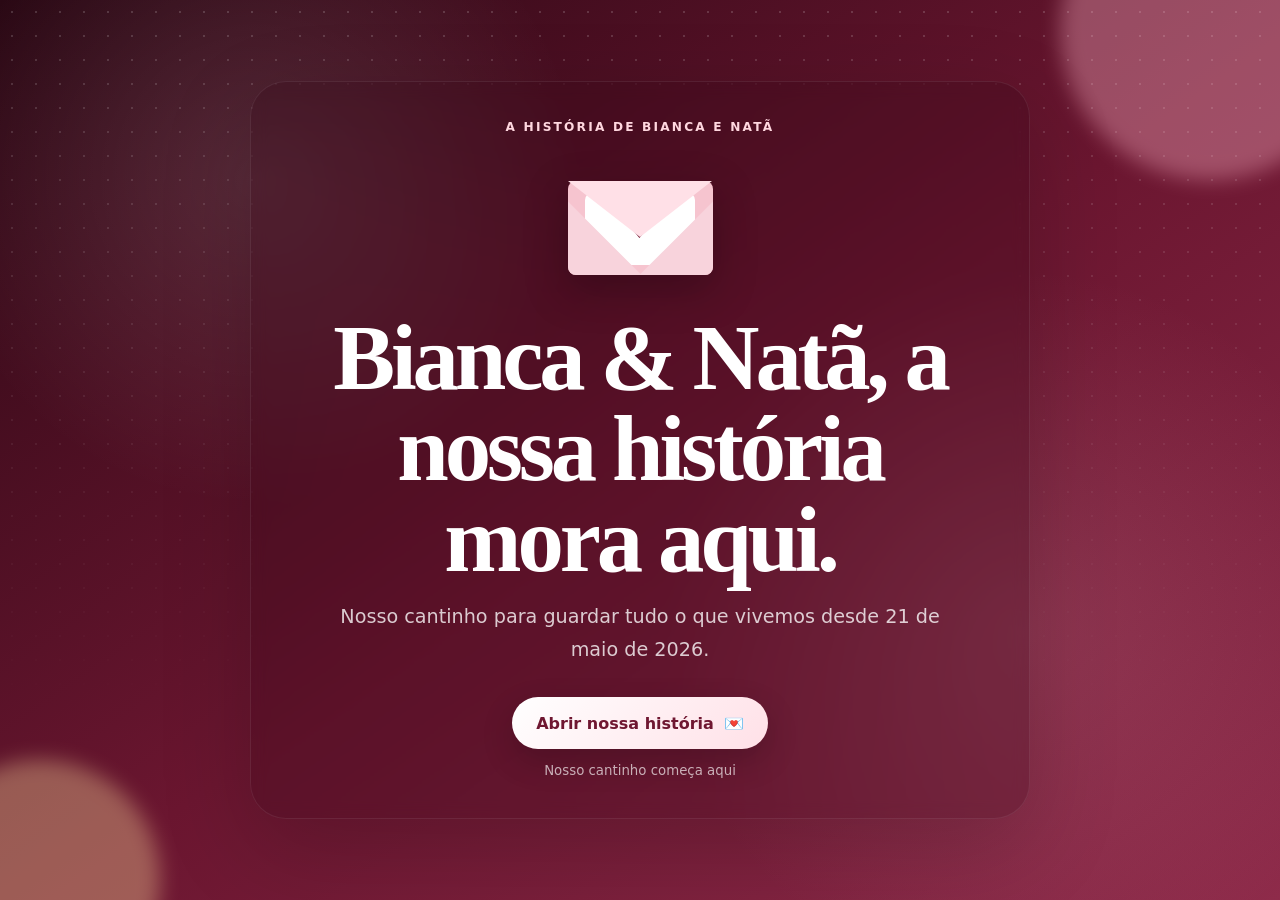
==== commit 427d6475: "Add files via upload" ====
--- a/index.html
+++ b/index.html
@@ -34,7 +34,7 @@
       </div>
 
       <div class="hero-content reveal">
-        <span class="eyebrow">Uma história de Bianca &amp; Natã</span>
+        <span class="eyebrow">A história de Bianca e Natã</span>
         <div class="envelope-wrap" aria-hidden="true">
           <div class="envelope">
             <div class="envelope-back"></div>
@@ -44,17 +44,17 @@
           </div>
         </div>
         <h1 id="introTitle">Bianca &amp; Natã, a nossa história mora aqui.</h1>
-        <p id="introText">Uma pequena lembrança de tudo o que vivemos desde 21 de maio de 2026.</p>
+        <p id="introText">Nosso cantinho para guardar tudo o que vivemos desde 21 de maio de 2026.</p>
         <button class="primary-button pulse" id="openSurprise" type="button">
-          <span>Abrir minha surpresa</span>
+          <span>Abrir nossa história</span>
           <span aria-hidden="true">💌</span>
         </button>
-        <small class="tap-hint">Toque para revelar</small>
+        <small class="tap-hint">Nosso cantinho começa aqui</small>
       </div>
     </section>
 
     <div class="surprise-content" id="surpriseContent" hidden>
-      <nav class="floating-nav" aria-label="Navegação da página">
+      <nav class="floating-nav" aria-label="Navegação da nossa história">
         <a href="#contador" title="Tempo juntos">♥</a>
         <a href="#mensagem" title="Carta">✉</a>
         <a href="#fotos" title="Fotos">▣</a>
@@ -71,7 +71,7 @@
           <p>Juntos desde <strong id="startDateLabel"></strong></p>
         </div>
 
-        <div class="counter-grid reveal" aria-label="Tempo juntos">
+        <div class="counter-grid reveal" aria-label="Nosso tempo juntos">
           <article><strong id="years">0</strong><span>Anos</span></article>
           <article><strong id="months">0</strong><span>Meses</span></article>
           <article><strong id="days">0</strong><span>Dias</span></article>
@@ -132,7 +132,7 @@
           </div>
         </div>
 
-        <div class="memory-album reveal" tabindex="0" role="region" aria-label="Álbum de memórias; use as setas do teclado para navegar">
+        <div class="memory-album reveal" tabindex="0" role="region" aria-label="Nosso álbum de memórias; use as setas do teclado para navegar">
           <div class="gallery-photo-area">
             <span class="photo-tape photo-tape-left" aria-hidden="true"></span>
             <span class="photo-tape photo-tape-right" aria-hidden="true"></span>
@@ -146,7 +146,7 @@
             <span class="memory-kicker">Capítulo <span id="galleryIndexPadded">01</span></span>
             <strong id="galleryCaption">Carregando as memórias…</strong>
             <span class="memory-divider" aria-hidden="true"></span>
-            <p id="galleryText">As fotos estão chegando da nuvem.</p>
+            <p id="galleryText">Preparando uma de nossas memórias…</p>
 
             <div class="gallery-controls">
               <button class="gallery-arrow gallery-prev" id="galleryPrev" type="button" aria-label="Foto anterior">‹</button>
@@ -159,8 +159,8 @@
         <div class="gallery-diary-shell reveal" id="galleryDiary" role="region" aria-label="Nosso diário desta memória"></div>
 
         <div class="memory-film reveal">
-          <span class="film-label">Toque em uma foto para reviver</span>
-          <div class="thumbnails" id="thumbnails" aria-label="Miniaturas das fotos"></div>
+          <span class="film-label">Toque em uma foto para revivermos juntos</span>
+          <div class="thumbnails" id="thumbnails" aria-label="Miniaturas das nossas fotos"></div>
         </div>
 
         <blockquote class="memory-closing reveal">
@@ -209,7 +209,7 @@
             <summary>Adicionar algo que ainda vamos viver <span aria-hidden="true">＋</span></summary>
             <form class="future-plan-form" id="futurePlanForm">
               <div class="future-plan-field">
-                <label for="futurePlanAuthor">Quem está sonhando?</label>
+                <label for="futurePlanAuthor">Qual de nós está sonhando?</label>
                 <select id="futurePlanAuthor" required>
                   <option value="Bianca">Bianca</option>
                   <option value="Natã">Natã</option>
@@ -234,17 +234,17 @@
 
               <div class="future-plan-field future-plan-field-wide">
                 <label for="futurePlanDetails">Detalhes que queremos guardar</label>
-                <textarea id="futurePlanDetails" maxlength="600" placeholder="Conte como imaginamos esse momento…"></textarea>
+                <textarea id="futurePlanDetails" maxlength="600" placeholder="Como queremos viver esse momento…"></textarea>
               </div>
 
               <div class="future-plan-field future-plan-field-wide">
-                <label for="futurePlanCode">Código reservado</label>
+                <label for="futurePlanCode">Nosso código reservado</label>
                 <input id="futurePlanCode" type="password" autocomplete="off" placeholder="Digite o código para adicionar" required />
                 <small>O mesmo código do nosso diário. Ele não fica salvo no site ou no aparelho.</small>
               </div>
 
               <div class="future-plan-actions future-plan-field-wide">
-                <button class="primary-button" type="submit">Guardar este sonho ♥</button>
+                <button class="primary-button" type="submit">Guardar em nossos planos ♥</button>
                 <small id="futurePlanStatus" role="status" aria-live="polite"></small>
               </div>
             </form>
@@ -257,22 +257,22 @@
         <div class="date-orbit date-orbit-two" aria-hidden="true">✦</div>
 
         <div class="section-heading reveal">
-          <span class="eyebrow">Criador de encontros</span>
-          <h2>Um encontro para hoje</h2>
-          <p id="dateTodayLabel">Hoje pode virar uma lembrança nova.</p>
+          <span class="eyebrow">Nosso criador de encontros</span>
+          <h2>Um encontro só nosso para hoje</h2>
+          <p id="dateTodayLabel">Hoje pode virar uma lembrança nossa.</p>
         </div>
 
         <div class="date-idea-card reveal">
           <div class="date-idea-ticket">
-            <div class="date-idea-origin" id="dateIdeaOrigin"><span aria-hidden="true">✦</span> Sugestão do dia</div>
+            <div class="date-idea-origin" id="dateIdeaOrigin"><span aria-hidden="true">✦</span> Nossa sugestão do dia</div>
             <span id="dateIdeaTag">Em casa · econômico</span>
             <h3 id="dateIdeaTitle">Preparar uma noite de cinema diferente</h3>
-            <p id="dateIdeaDescription">Vamos escolher um filme que nenhum dos dois viu, preparar alguma coisa gostosa e deixar os celulares de lado.</p>
+            <p id="dateIdeaDescription">Vamos escolher um filme que nenhum de nós viu, preparar alguma coisa gostosa e deixar os celulares de lado.</p>
             <div class="date-idea-extra" id="dateIdeaExtra" hidden>
               <span aria-hidden="true">♡</span>
-              <p><strong>Um toque especial</strong><span id="dateIdeaSpecialTouch"></span></p>
-            </div>
-            <div class="date-idea-details" aria-label="Detalhes da sugestão">
+              <p><strong>Nosso toque especial</strong><span id="dateIdeaSpecialTouch"></span></p>
+            </div>
+            <div class="date-idea-details" aria-label="Detalhes do nosso encontro">
               <span id="dateIdeaPlace">⌂ Em casa</span>
               <span id="dateIdeaBudget">◌ Econômico</span>
               <span id="dateIdeaDuration">◷ Uma noite</span>
@@ -310,24 +310,24 @@
 
           <div class="date-random-action">
             <p>
-              <strong>Feito no próprio site</strong>
+              <strong>Feito para nós</strong>
               <span>Escolhemos as opções e podemos sortear quantas vezes quisermos, sem cadastro e sem custo.</span>
             </p>
-            <button class="secondary-button date-random-button" id="newDateIdea" type="button"><span aria-hidden="true">✦</span> Sortear outro encontro</button>
+            <button class="secondary-button date-random-button" id="newDateIdea" type="button"><span aria-hidden="true">✦</span> Sortear nosso próximo encontro</button>
           </div>
           <small id="dateIdeaStatus" class="date-idea-status" role="status" aria-live="polite"></small>
 
           <details class="date-save-composer" id="dateSaveComposer">
-            <summary>Guardar em “Coisas que ainda vamos viver” <span aria-hidden="true">＋</span></summary>
+            <summary>Guardar nos nossos próximos capítulos <span aria-hidden="true">＋</span></summary>
             <form id="dateSaveForm">
-              <label for="dateSaveAuthor">Quem está guardando?</label>
+              <label for="dateSaveAuthor">Qual de nós está guardando?</label>
               <select id="dateSaveAuthor" required>
                 <option value="Bianca">Bianca</option>
                 <option value="Natã">Natã</option>
               </select>
-              <label for="dateSaveCode">Código reservado</label>
+              <label for="dateSaveCode">Nosso código reservado</label>
               <input id="dateSaveCode" type="password" autocomplete="off" placeholder="Digite o código" required />
-              <button class="primary-button" type="submit">Guardar este encontro ♥</button>
+              <button class="primary-button" type="submit">Guardar em nossos planos ♥</button>
               <small id="dateSaveStatus" role="status" aria-live="polite"></small>
             </form>
           </details>
@@ -336,9 +336,9 @@
 
       <section class="section daily-section" id="tres-coisas">
         <div class="section-heading reveal">
-          <span class="eyebrow">Um ritual para todos os dias</span>
-          <h2>Três coisas de hoje</h2>
-          <p>Três motivos para olhar com carinho para o outro ou para o dia que acabou de passar.</p>
+          <span class="eyebrow">Nosso ritual de todos os dias</span>
+          <h2>Três coisas do nosso dia</h2>
+          <p>Três motivos para olharmos com carinho um para o outro e para o dia que acabamos de viver.</p>
         </div>
 
         <div class="daily-layout">
@@ -346,18 +346,18 @@
             <div class="corner-form-heading">
               <span aria-hidden="true">03</span>
               <div>
-                <strong>O registro de hoje</strong>
+                <strong>Nosso registro de hoje</strong>
                 <small id="dailyFormDate"></small>
               </div>
             </div>
 
-            <label for="dailyAuthor">Quem está escrevendo?</label>
+            <label for="dailyAuthor">Qual de nós está escrevendo?</label>
             <select id="dailyAuthor" required>
               <option value="Bianca">Bianca</option>
               <option value="Natã">Natã</option>
             </select>
 
-            <label for="dailyType">O que você quer registrar?</label>
+            <label for="dailyType">O que vamos guardar hoje?</label>
             <select id="dailyType" required>
               <option value="gosto_em_voce">Três coisas que gosto em você</option>
               <option value="coisas_boas">Três coisas boas do dia</option>
@@ -371,9 +371,9 @@
             <label for="dailyItem3">Terceira coisa</label>
             <input id="dailyItem3" maxlength="240" placeholder="E mais uma para guardar…" required />
 
-            <label for="dailyCode">Código reservado</label>
+            <label for="dailyCode">Nosso código reservado</label>
             <input id="dailyCode" type="password" autocomplete="off" placeholder="Digite o código" required />
-            <button class="primary-button" type="submit">Guardar as três ♥</button>
+            <button class="primary-button" type="submit">Guardar no nosso dia ♥</button>
             <small id="dailyStatus" role="status" aria-live="polite"></small>
           </form>
 
@@ -393,7 +393,7 @@
         <div class="section-heading complaints-heading reveal">
           <span class="eyebrow">Um jogo só nosso</span>
           <h2>Decifra essa reclamação</h2>
-          <p>Quando um de nós reclama, publica apenas uma foto. O outro tenta descobrir o que ela quer dizer.</p>
+          <p>Quando um de nós tem uma reclamação, deixa apenas uma foto. O outro tenta decifrar o recado.</p>
         </div>
 
         <div class="complaint-upload-card reveal">
@@ -401,11 +401,11 @@
             <div class="complaint-form-copy">
               <span class="complaint-number" aria-hidden="true">?</span>
               <div>
-                <strong>Envie sua pista</strong>
-                <small>Nada de explicar: aqui a reclamação só pode ser uma foto.</small>
-              </div>
-            </div>
-            <label for="complaintAuthor">Quem está reclamando?</label>
+                <strong>Nossa pista misteriosa</strong>
+                <small>Entre nós, nada de explicar: a reclamação só pode ser uma foto.</small>
+              </div>
+            </div>
+            <label for="complaintAuthor">Qual de nós está reclamando?</label>
             <select id="complaintAuthor" required>
               <option value="Bianca">Bianca</option>
               <option value="Natã">Natã</option>
@@ -415,9 +415,9 @@
             <div class="complaint-preview" id="complaintPreview" hidden>
               <img id="complaintPreviewImage" alt="Prévia da reclamação misteriosa" />
             </div>
-            <label for="complaintCode">Código reservado</label>
+            <label for="complaintCode">Nosso código reservado</label>
             <input id="complaintCode" type="password" autocomplete="off" placeholder="Digite o código" required />
-            <button class="primary-button" type="submit">Publicar sem explicar 💃🏻</button>
+            <button class="primary-button" type="submit">Deixar nossa pista 💃🏻</button>
             <small id="complaintStatus" role="status" aria-live="polite"></small>
           </form>
         </div>
@@ -429,15 +429,15 @@
 
       <section class="section letters-section" id="cartas">
         <div class="section-heading reveal">
-          <span class="eyebrow">Palavras que merecem tempo</span>
+          <span class="eyebrow">Palavras entre nós</span>
           <h2>Cartas entre nós</h2>
-          <p>Um espaço somente para escrever o que nem sempre cabe em uma mensagem rápida.</p>
+          <p>Nosso espaço para escrever o que nem sempre cabe em uma mensagem rápida.</p>
         </div>
 
         <div class="letters-layout">
           <form class="letters-form reveal" id="letterForm">
             <span class="letter-form-mark" aria-hidden="true">“</span>
-            <label for="letterAuthor">Quem está escrevendo?</label>
+            <label for="letterAuthor">Qual de nós está escrevendo?</label>
             <select id="letterAuthor" required>
               <option value="Bianca">Bianca</option>
               <option value="Natã">Natã</option>
@@ -446,9 +446,9 @@
             <input id="letterTitle" maxlength="100" placeholder="O que você quer dizer hoje?" required />
             <label for="letterText">Sua carta</label>
             <textarea id="letterText" maxlength="5000" placeholder="Escreva sem pressa…" required></textarea>
-            <label for="letterCode">Código reservado</label>
+            <label for="letterCode">Nosso código reservado</label>
             <input id="letterCode" type="password" autocomplete="off" placeholder="Digite o código" required />
-            <button class="primary-button" type="submit">Guardar esta carta ♥</button>
+            <button class="primary-button" type="submit">Guardar em nossas cartas ♥</button>
             <small id="letterStatus" role="status" aria-live="polite"></small>
           </form>
 
@@ -468,32 +468,32 @@
         <div class="creator-card reveal">
           <div class="creator-intro">
             <span class="eyebrow">Um espaço para nós dois</span>
-            <h2>Acrescente um novo capítulo</h2>
-            <p>Escolha entre o álbum de memórias e a linha do tempo. A foto e o texto vão aparecer com o mesmo visual da área escolhida, em tempo real para todos.</p>
+            <h2>Vamos acrescentar um novo capítulo</h2>
+            <p>Escolhemos entre nosso álbum e nossa linha do tempo. A foto e o texto aparecem no cantinho escolhido, em tempo real nos nossos aparelhos.</p>
           </div>
 
           <form id="publicationForm" class="creator-form">
             <div class="creator-field">
-              <label for="publicationSection">Onde deseja publicar?</label>
+              <label for="publicationSection">Em qual parte da nossa história?</label>
               <select id="publicationSection" required>
                 <option value="fotos">Memórias que moram em mim</option>
                 <option value="historia">Momentos que fizeram de nós, nós</option>
               </select>
-              <small id="publicationDesignHint">A lembrança aparecerá como uma nova fotografia do álbum.</small>
+              <small id="publicationDesignHint">Nossa lembrança aparecerá como uma nova fotografia do álbum.</small>
             </div>
 
             <div class="creator-field">
               <label for="publicationTitle">Título</label>
-              <input id="publicationTitle" maxlength="80" placeholder="O nome desta lembrança" required />
+              <input id="publicationTitle" maxlength="80" placeholder="O nome que queremos dar a esta lembrança" required />
             </div>
 
             <div class="creator-field creator-field-wide">
-              <label for="publicationText">O que você quer escrever?</label>
+              <label for="publicationText">O que queremos escrever?</label>
               <textarea id="publicationText" maxlength="1000" placeholder="Conte o que tornou esse momento especial…" required></textarea>
             </div>
 
             <div class="creator-field creator-field-wide">
-              <label for="publicationImage">Escolha uma foto</label>
+              <label for="publicationImage">Escolher nossa foto</label>
               <input id="publicationImage" type="file" accept="image/jpeg,image/png,image/webp" required />
               <small id="publicationImageHint">JPG, PNG ou WEBP, com até 8 MB. A foto será otimizada sem reduzir suas dimensões; se a qualidade não puder ser preservada, o arquivo original será usado.</small>
               <div class="publication-preview" id="publicationPreview" hidden>
@@ -502,13 +502,13 @@
             </div>
 
             <div class="creator-field creator-field-wide">
-              <label for="publicationCode">Código reservado</label>
+              <label for="publicationCode">Nosso código reservado</label>
               <input id="publicationCode" type="password" autocomplete="off" placeholder="Digite o código para publicar" required />
               <small>O código não fica salvo no site ou no aparelho.</small>
             </div>
 
             <div class="creator-actions creator-field-wide">
-              <button class="primary-button" type="submit">Publicar lembrança ♥</button>
+              <button class="primary-button" type="submit">Guardar na nossa história ♥</button>
               <small id="publicationStatus" role="status" aria-live="polite"></small>
             </div>
           </form>
@@ -519,15 +519,15 @@
         <div class="guestbook-card reveal">
           <div>
             <span class="eyebrow">Um cantinho só nosso</span>
-            <h2>Deixe um recado para guardar</h2>
-            <p>Os recados ficam guardados na nossa página e aparecem em todos os aparelhos.</p>
+            <h2>Nossos recados para guardar</h2>
+            <p>Tudo o que escrevermos aqui fica guardado e aparece sempre que abrirmos nossa página.</p>
           </div>
           <form id="guestbookForm">
-            <label for="guestName">Seu nome</label>
+            <label for="guestName">Qual de nós está escrevendo?</label>
             <input id="guestName" maxlength="40" placeholder="Bianca ou Natã" required />
             <label for="guestMessage">Recado</label>
             <textarea id="guestMessage" maxlength="240" placeholder="Escreva algo que queira guardar…" required></textarea>
-            <button class="primary-button" type="submit">Guardar recado ♥</button>
+            <button class="primary-button" type="submit">Guardar no nosso cantinho ♥</button>
             <small id="guestbookStatus" role="status" aria-live="polite"></small>
           </form>
           <div class="notes-list" id="notesList" aria-live="polite"></div>
@@ -540,8 +540,8 @@
           <h2 id="endingTitle">Bianca, eu quero partilhar a vida boa com você.</h2>
           <p id="endingText">Desde 21 de maio de 2026, cada dia ao seu lado ganhou um lugar especial na minha história.</p>
           <div class="ending-actions">
-            <button class="primary-button" id="shareButton" type="button">Compartilhar esta surpresa</button>
-            <button class="secondary-button" id="replayButton" type="button">Ver desde o começo</button>
+            <button class="primary-button" id="shareButton" type="button">Compartilhar nossa história</button>
+            <button class="secondary-button" id="replayButton" type="button">Rever nossa história desde o começo</button>
           </div>
           <small id="shareStatus" role="status"></small>
         </div>
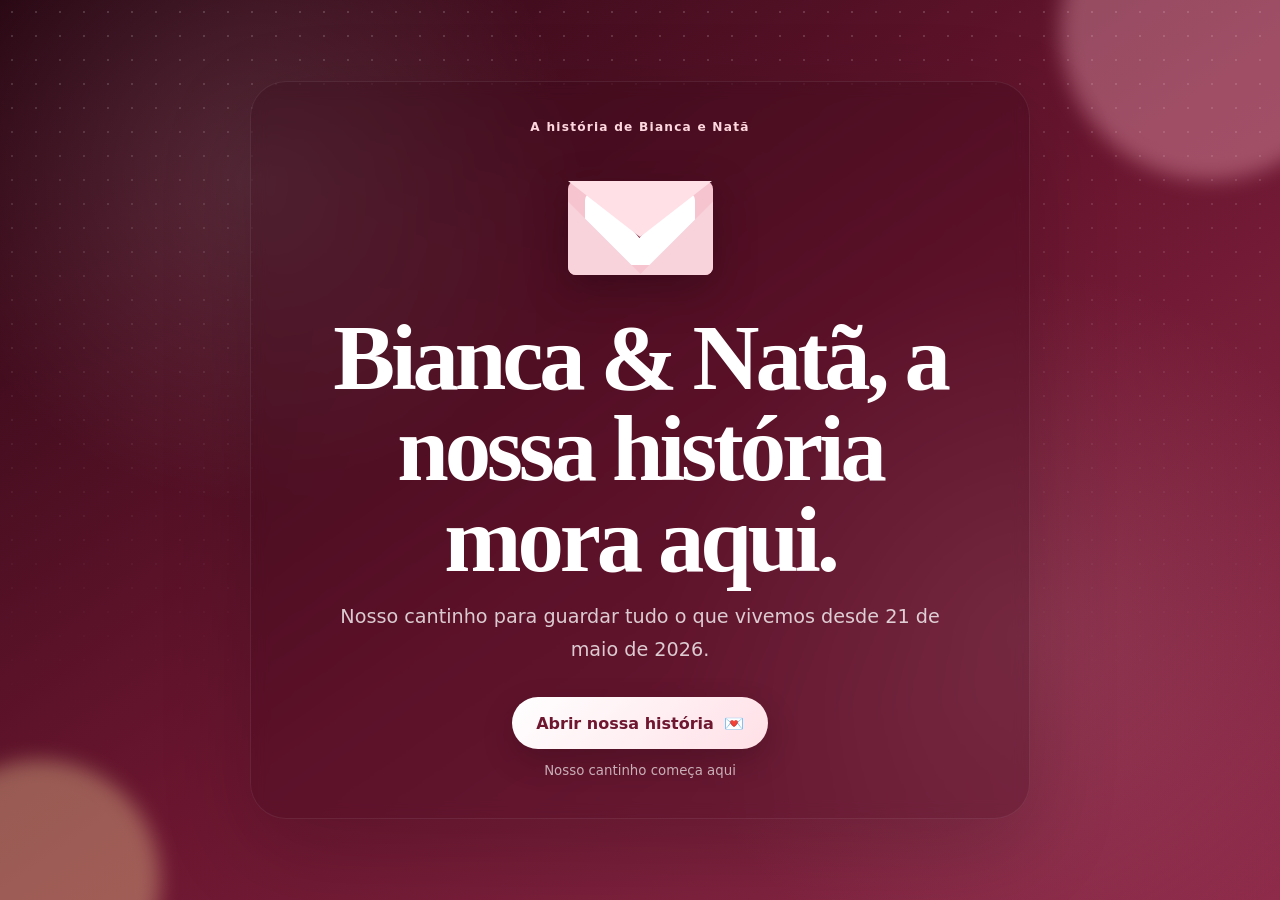
==== commit 64a9cd5d: "Add files via upload" ====
--- a/index.html
+++ b/index.html
@@ -311,7 +311,7 @@
           <div class="date-random-action">
             <p>
               <strong>Feito para nós</strong>
-              <span>Escolhemos as opções e podemos sortear quantas vezes quisermos, sem cadastro e sem custo.</span>
+              <span>Temos 72 ideias diferentes. O sorteio só repete uma opção depois que todas as compatíveis com nossas escolhas aparecerem.</span>
             </p>
             <button class="secondary-button date-random-button" id="newDateIdea" type="button"><span aria-hidden="true">✦</span> Sortear nosso próximo encontro</button>
           </div>
--- a/styles.css
+++ b/styles.css
@@ -81,7 +81,7 @@
 .memory-four { right:7vw; bottom:7vh; transform:rotate(-7deg); }
 .hero-content { max-width: 780px; text-align: center; position:relative; z-index:2; padding:34px 40px 40px; border-radius:36px; background:rgba(47,7,20,.26); border:1px solid rgba(255,255,255,.08); backdrop-filter:blur(8px); box-shadow:0 30px 90px rgba(0,0,0,.18); }
 .eyebrow { display: inline-block; font-size: .76rem; font-weight: 800; letter-spacing: .18em; text-transform: uppercase; color: var(--gold); }
-.hero .eyebrow { color: #ffd7df; }
+.hero .eyebrow { color: #ffd7df; text-transform:none; letter-spacing:.1em; }
 h1, h2, .love-letter p { font-family: Georgia, "Times New Roman", serif; }
 h1 { margin: 20px 0 14px; font-size: clamp(2.6rem, 8vw, 5.8rem); line-height: .98; letter-spacing: -.045em; }
 .hero-content > p { max-width: 630px; margin: 0 auto 30px; color: rgba(255,255,255,.78); font-size: clamp(1rem, 2vw, 1.2rem); line-height: 1.75; }
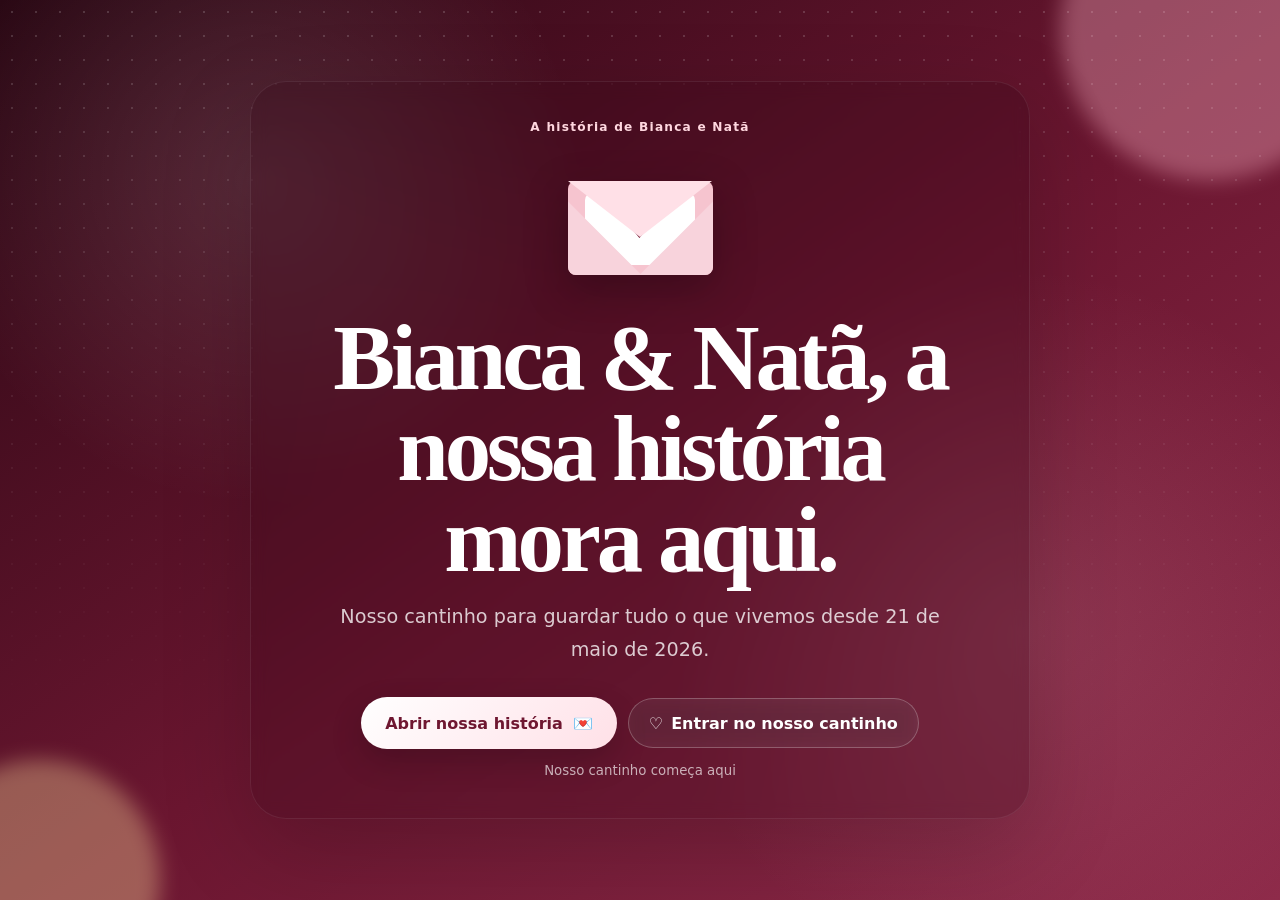
==== commit 64ba3329: "Add files via upload" ====
--- a/index.html
+++ b/index.html
@@ -45,23 +45,59 @@
         </div>
         <h1 id="introTitle">Bianca &amp; Natã, a nossa história mora aqui.</h1>
         <p id="introText">Nosso cantinho para guardar tudo o que vivemos desde 21 de maio de 2026.</p>
-        <button class="primary-button pulse" id="openSurprise" type="button">
-          <span>Abrir nossa história</span>
-          <span aria-hidden="true">💌</span>
-        </button>
+        <div class="hero-actions">
+          <button class="primary-button pulse" id="openSurprise" type="button">
+            <span>Abrir nossa história</span>
+            <span aria-hidden="true">💌</span>
+          </button>
+          <button class="hero-login-button" id="heroLoginButton" type="button">
+            <span aria-hidden="true">♡</span>
+            <span>Entrar no nosso cantinho</span>
+          </button>
+        </div>
         <small class="tap-hint">Nosso cantinho começa aqui</small>
       </div>
     </section>
 
     <div class="surprise-content" id="surpriseContent" hidden>
       <nav class="floating-nav" aria-label="Navegação da nossa história">
-        <a href="#contador" title="Tempo juntos">♥</a>
-        <a href="#mensagem" title="Carta">✉</a>
-        <a href="#fotos" title="Fotos">▣</a>
-        <a href="#historia" title="Nossa história">⌛</a>
-        <a href="#planos" title="Coisas que ainda vamos viver">✦</a>
-        <a href="#encontro" title="Nosso cantinho">☼</a>
-        <a href="#adicionar" title="Adicionar lembrança">＋</a>
+        <a href="#contador" title="Nosso tempo" aria-label="Nosso tempo" data-section-link>♥</a>
+        <a href="#musica" title="Nossas músicas" aria-label="Nossas músicas" data-section-link>♫</a>
+        <a href="#mensagem" title="Uma carta para você" aria-label="Uma carta para você" data-section-link>✉</a>
+        <a href="#fotos" title="Nossas memórias" aria-label="Nossas memórias" data-section-link>▣</a>
+        <a href="#planos" title="Nossos planos" aria-label="Nossos planos" data-section-link>✦</a>
+        <a href="#encontro" title="Nosso encontro" aria-label="Nosso encontro" data-section-link>☼</a>
+        <a href="#tres-coisas" title="Três coisas do nosso dia" aria-label="Três coisas do nosso dia" data-section-link>③</a>
+        <a href="#reclamacoes" title="Nosso jogo" aria-label="Nosso jogo" data-section-link>?</a>
+        <a href="#cartas" title="Nossas cartas" aria-label="Nossas cartas" data-section-link>✎</a>
+        <a href="#adicionar" title="Adicionar memória" aria-label="Adicionar memória" data-section-link>＋</a>
+      </nav>
+
+      <button class="mobile-nav-toggle" id="mobileNavToggle" type="button" aria-expanded="false" aria-controls="mobileSectionNav">
+        <span aria-hidden="true">☰</span>
+        <span id="mobileNavLabel">Explorar nosso cantinho</span>
+      </button>
+      <div class="mobile-nav-backdrop" id="mobileNavBackdrop" hidden></div>
+      <nav class="mobile-section-nav" id="mobileSectionNav" aria-label="Navegação pelas nossas seções" hidden>
+        <div class="mobile-nav-heading">
+          <div>
+            <span>Bianca + Natã</span>
+            <strong>Onde queremos ir?</strong>
+          </div>
+          <button id="mobileNavClose" type="button" aria-label="Fechar navegador de seções">×</button>
+        </div>
+        <div class="mobile-nav-grid">
+          <a href="#contador" data-section-link><span aria-hidden="true">♥</span>Nosso tempo</a>
+          <a href="#musica" data-section-link><span aria-hidden="true">♫</span>Nossas músicas</a>
+          <a href="#mensagem" data-section-link><span aria-hidden="true">✉</span>Minha carta</a>
+          <a href="#fotos" data-section-link><span aria-hidden="true">▣</span>Nossas memórias</a>
+          <a href="#planos" data-section-link><span aria-hidden="true">✦</span>Nossos planos</a>
+          <a href="#encontro" data-section-link><span aria-hidden="true">☼</span>Nosso encontro</a>
+          <a href="#tres-coisas" data-section-link><span aria-hidden="true">③</span>Nosso dia</a>
+          <a href="#reclamacoes" data-section-link><span aria-hidden="true">?</span>Nosso jogo</a>
+          <a href="#cartas" data-section-link><span aria-hidden="true">✎</span>Nossas cartas</a>
+          <a href="#adicionar" data-section-link><span aria-hidden="true">＋</span>Nova memória</a>
+        </div>
       </nav>
 
       <section class="section counter-section" id="contador">
@@ -81,27 +117,90 @@
       </section>
 
       <section class="section music-section" id="musica">
-        <div class="music-card reveal">
-          <div class="vinyl" id="vinyl" aria-hidden="true"><div></div></div>
-          <div class="music-info">
-            <span class="eyebrow">Nossa música</span>
-            <h2 id="songTitle">Partilhar</h2>
-            <p id="songArtist">Rubel &amp; ANAVITÓRIA</p>
-            <div class="full-song-player-wrap">
-              <iframe
-                id="fullSongPlayer"
-                class="full-song-player"
-                title="Partilhar — música completa de Rubel e ANAVITÓRIA"
-                src="https://www.youtube-nocookie.com/embed/RLlWIQCl7iQ?rel=0&amp;playsinline=1&amp;modestbranding=1"
-                width="100%"
-                height="360"
-                frameborder="0"
-                allowfullscreen=""
-                allow="autoplay; encrypted-media; fullscreen; picture-in-picture"
-                loading="lazy"></iframe>
-            </div>
-            <p class="music-note"><strong>Música completa.</strong> Toque no play e continue navegando pela nossa história sem sair da página. ♥</p>
-          </div>
+        <div class="music-shell">
+          <div class="section-heading music-heading reveal">
+            <span class="eyebrow">Nossa trilha sonora</span>
+            <h2>Nossas músicas</h2>
+            <p>Canções que dizem um pouco sobre nós e guardam partes da nossa história.</p>
+          </div>
+
+          <div class="music-card reveal">
+            <div class="vinyl" id="vinyl" aria-hidden="true"><div></div></div>
+            <div class="music-info">
+              <span class="eyebrow">Tocando agora</span>
+              <h3 id="songTitle">Partilhar</h3>
+              <p id="songArtist">Rubel &amp; ANAVITÓRIA</p>
+              <div class="full-song-player-wrap">
+                <iframe
+                  id="fullSongPlayer"
+                  class="full-song-player"
+                  title="Partilhar — música completa de Rubel e ANAVITÓRIA"
+                  src="https://www.youtube-nocookie.com/embed/RLlWIQCl7iQ?rel=0&amp;playsinline=1&amp;modestbranding=1"
+                  width="100%"
+                  height="360"
+                  frameborder="0"
+                  allowfullscreen=""
+                  allow="autoplay; encrypted-media; fullscreen; picture-in-picture"
+                  loading="lazy"></iframe>
+              </div>
+              <p class="music-note"><strong>Música completa.</strong> Tocamos no play e continuamos navegando pela nossa história sem sair da página. ♥</p>
+            </div>
+          </div>
+
+          <section class="music-library reveal" aria-labelledby="musicLibraryTitle">
+            <div class="music-library-heading">
+              <div>
+                <span>Nossa playlist</span>
+                <h3 id="musicLibraryTitle">As músicas que escolhemos para nós</h3>
+              </div>
+              <strong id="musicCount" aria-live="polite">Carregando…</strong>
+            </div>
+            <div class="content-filter-bar content-filter-bar-dark">
+              <label for="musicAuthorFilter">
+                <span>Escolhida por</span>
+                <select id="musicAuthorFilter">
+                  <option value="todos">Nós dois</option>
+                  <option value="Bianca">Bianca</option>
+                  <option value="Natã">Natã</option>
+                </select>
+              </label>
+              <small id="musicFilterStatus" aria-live="polite"></small>
+            </div>
+            <div class="music-list" id="musicList" aria-live="polite"></div>
+          </section>
+
+          <details class="music-composer reveal" id="musicComposer">
+            <summary>Adicionar uma música nossa <span aria-hidden="true">＋</span></summary>
+            <form id="musicForm">
+              <div class="music-form-grid">
+                <div>
+                  <label for="musicAuthor">Qual de nós está adicionando?</label>
+                  <select id="musicAuthor" name="autor" required>
+                    <option value="Natã">Natã</option>
+                    <option value="Bianca">Bianca</option>
+                  </select>
+                </div>
+                <div>
+                  <label for="musicTitle">Nome da música</label>
+                  <input id="musicTitle" name="titulo" type="text" maxlength="100" placeholder="Ex.: Partilhar" required />
+                </div>
+                <div>
+                  <label for="musicArtist">Artista</label>
+                  <input id="musicArtist" name="artista" type="text" maxlength="100" placeholder="Quem canta essa música?" required />
+                </div>
+                <div>
+                  <label for="musicYoutubeUrl">Link do YouTube</label>
+                  <input id="musicYoutubeUrl" name="youtube_url" type="url" maxlength="500" inputmode="url" placeholder="https://www.youtube.com/watch?v=..." required />
+                </div>
+              </div>
+              <label for="musicCode">Nosso código reservado</label>
+              <input id="musicCode" name="codigo" type="password" autocomplete="off" placeholder="Digite o código para adicionar" required />
+              <div class="music-form-actions">
+                <button type="submit">Guardar em nossas músicas ♥</button>
+                <small id="musicFormStatus" role="status" aria-live="polite"></small>
+              </div>
+            </form>
+          </details>
         </div>
       </section>
 
@@ -132,6 +231,26 @@
           </div>
         </div>
 
+        <div class="album-toolbar reveal" aria-label="Organizar nossas memórias">
+          <div class="album-filter-group" role="group" aria-label="Filtrar por quem adicionou">
+            <span>Quem adicionou?</span>
+            <div>
+              <button class="album-filter active" type="button" data-album-author="todos" aria-pressed="true">Todas</button>
+              <button class="album-filter" type="button" data-album-author="Bianca" aria-pressed="false">Bianca</button>
+              <button class="album-filter" type="button" data-album-author="Natã" aria-pressed="false">Natã</button>
+            </div>
+          </div>
+          <label class="album-sort" for="albumSort">
+            <span>Organizar por</span>
+            <select id="albumSort">
+              <option value="historia">Ordem da nossa história</option>
+              <option value="recentes">Mais recentes primeiro</option>
+              <option value="antigas">Mais antigas primeiro</option>
+            </select>
+          </label>
+        </div>
+        <p class="album-filter-status reveal" id="albumFilterStatus" aria-live="polite"></p>
+
         <div class="memory-album reveal" tabindex="0" role="region" aria-label="Nosso álbum de memórias; use as setas do teclado para navegar">
           <div class="gallery-photo-area">
             <span class="photo-tape photo-tape-left" aria-hidden="true"></span>
@@ -144,6 +263,7 @@
 
           <div class="memory-story" aria-live="polite">
             <span class="memory-kicker">Capítulo <span id="galleryIndexPadded">01</span></span>
+            <span class="memory-author" id="galleryAuthor">Adicionada por Natã</span>
             <strong id="galleryCaption">Carregando as memórias…</strong>
             <span class="memory-divider" aria-hidden="true"></span>
             <p id="galleryText">Preparando uma de nossas memórias…</p>
@@ -170,14 +290,6 @@
         </blockquote>
       </section>
 
-      <section class="section timeline-section" id="historia">
-        <div class="section-heading reveal">
-          <span class="eyebrow">Nossa história</span>
-          <h2>Momentos que fizeram de nós, nós</h2>
-        </div>
-        <div class="timeline" id="timeline"></div>
-      </section>
-
       <section class="section future-section" id="planos">
         <span class="future-spark future-spark-one" aria-hidden="true">✦</span>
         <span class="future-spark future-spark-two" aria-hidden="true">♡</span>
@@ -199,6 +311,37 @@
               <strong id="futureCompletedCount">0</strong>
               <span>Já viraram história</span>
             </div>
+          </div>
+
+          <div class="content-filter-bar future-filter-bar" aria-label="Filtrar nossos planos">
+            <label for="futureAuthorFilter">
+              <span>Sonhado por</span>
+              <select id="futureAuthorFilter">
+                <option value="todos">Nós dois</option>
+                <option value="Bianca">Bianca</option>
+                <option value="Natã">Natã</option>
+              </select>
+            </label>
+            <label for="futureStatusFilter">
+              <span>Momento</span>
+              <select id="futureStatusFilter">
+                <option value="todos">Todos</option>
+                <option value="pendentes">Ainda vamos viver</option>
+                <option value="concluidos">Já vivemos</option>
+              </select>
+            </label>
+            <label for="futureCategoryFilter">
+              <span>Tipo de plano</span>
+              <select id="futureCategoryFilter">
+                <option value="todos">Todos</option>
+                <option value="viagem">Viagem</option>
+                <option value="encontro">Encontro</option>
+                <option value="sonho">Sonho</option>
+                <option value="aventura">Aventura</option>
+                <option value="outro">Outro plano</option>
+              </select>
+            </label>
+            <small id="futureFilterStatus" aria-live="polite"></small>
           </div>
 
           <div class="future-plans-list" id="futurePlansList" aria-live="polite">
@@ -382,6 +525,26 @@
               <span>Nosso arquivo</span>
               <h3>Pequenas coisas que merecem ficar</h3>
             </div>
+            <div class="content-filter-bar content-filter-bar-compact">
+              <label for="dailyAuthorFilter">
+                <span>Escrito por</span>
+                <select id="dailyAuthorFilter">
+                  <option value="todos">Nós dois</option>
+                  <option value="Bianca">Bianca</option>
+                  <option value="Natã">Natã</option>
+                </select>
+              </label>
+              <label for="dailyTypeFilter">
+                <span>Tipo</span>
+                <select id="dailyTypeFilter">
+                  <option value="todos">Todos</option>
+                  <option value="gosto_em_voce">O que gosto em você</option>
+                  <option value="coisas_boas">Coisas boas do dia</option>
+                  <option value="gratidao">Gratidão</option>
+                </select>
+              </label>
+              <small id="dailyFilterStatus" aria-live="polite"></small>
+            </div>
             <div class="daily-entries-list" id="dailyEntriesList" aria-live="polite">
               <p class="corner-empty">Carregando nossos registros…</p>
             </div>
@@ -422,6 +585,17 @@
           </form>
         </div>
 
+        <div class="content-filter-bar complaint-filter-bar reveal">
+          <label for="complaintAuthorFilter">
+            <span>Reclamação de</span>
+            <select id="complaintAuthorFilter">
+              <option value="todos">Nós dois</option>
+              <option value="Bianca">Bianca</option>
+              <option value="Natã">Natã</option>
+            </select>
+          </label>
+          <small id="complaintFilterStatus" aria-live="polite"></small>
+        </div>
         <div class="complaints-list reveal" id="complaintsList" aria-live="polite">
           <p class="corner-empty">Carregando as reclamações misteriosas…</p>
         </div>
@@ -437,18 +611,26 @@
         <div class="letters-layout">
           <form class="letters-form reveal" id="letterForm">
             <span class="letter-form-mark" aria-hidden="true">“</span>
+            <div class="form-experience-heading">
+              <span>Escrever sem pressa</span>
+              <strong id="letterRecipientPreview">De Bianca para Natã</strong>
+              <small id="letterDraftStatus">Seu rascunho fica salvo somente neste aparelho.</small>
+            </div>
             <label for="letterAuthor">Qual de nós está escrevendo?</label>
             <select id="letterAuthor" required>
               <option value="Bianca">Bianca</option>
               <option value="Natã">Natã</option>
             </select>
-            <label for="letterTitle">Título da carta</label>
+            <label class="label-with-count" for="letterTitle"><span>Título da carta</span><small id="letterTitleCount">0/100</small></label>
             <input id="letterTitle" maxlength="100" placeholder="O que você quer dizer hoje?" required />
-            <label for="letterText">Sua carta</label>
+            <label class="label-with-count" for="letterText"><span>Sua carta</span><small id="letterTextCount">0/5000</small></label>
             <textarea id="letterText" maxlength="5000" placeholder="Escreva sem pressa…" required></textarea>
             <label for="letterCode">Nosso código reservado</label>
             <input id="letterCode" type="password" autocomplete="off" placeholder="Digite o código" required />
-            <button class="primary-button" type="submit">Guardar em nossas cartas ♥</button>
+            <div class="form-submit-row">
+              <button class="primary-button" type="submit">Guardar em nossas cartas ♥</button>
+              <button class="form-clear-button" id="letterClearDraft" type="button">Limpar rascunho</button>
+            </div>
             <small id="letterStatus" role="status" aria-live="polite"></small>
           </form>
 
@@ -456,6 +638,22 @@
             <div class="corner-list-heading">
               <span>Correspondência de Bianca &amp; Natã</span>
               <h3>Cartas que já chegaram</h3>
+              <small class="letters-hint">Cada carta fica fechada até tocarmos nela.</small>
+            </div>
+            <div class="content-filter-bar content-filter-bar-compact">
+              <label for="letterAuthorFilter">
+                <span>Escrita por</span>
+                <select id="letterAuthorFilter">
+                  <option value="todos">Nós dois</option>
+                  <option value="Bianca">Bianca</option>
+                  <option value="Natã">Natã</option>
+                </select>
+              </label>
+              <label class="filter-search" for="letterSearchFilter">
+                <span>Buscar carta</span>
+                <input id="letterSearchFilter" type="search" placeholder="Título ou palavra…" />
+              </label>
+              <small id="letterFilterStatus" aria-live="polite"></small>
             </div>
             <div class="letters-list" id="lettersList" aria-live="polite">
               <p class="corner-empty">Carregando nossas cartas…</p>
@@ -469,35 +667,47 @@
           <div class="creator-intro">
             <span class="eyebrow">Um espaço para nós dois</span>
             <h2>Vamos acrescentar um novo capítulo</h2>
-            <p>Escolhemos entre nosso álbum e nossa linha do tempo. A foto e o texto aparecem no cantinho escolhido, em tempo real nos nossos aparelhos.</p>
+            <p>A foto e o texto entram em “Memórias que moram em mim” e aparecem em tempo real nos nossos aparelhos.</p>
           </div>
 
           <form id="publicationForm" class="creator-form">
+            <div class="creator-steps creator-field-wide" aria-label="Etapas para adicionar uma memória">
+              <span class="active" data-creator-step="1"><b>1</b> Contar</span>
+              <span data-creator-step="2"><b>2</b> Escolher a foto</span>
+              <span data-creator-step="3"><b>3</b> Guardar</span>
+            </div>
+            <small class="creator-draft-status creator-field-wide" id="publicationDraftStatus">Seu título e texto ficam salvos somente neste aparelho até a publicação.</small>
             <div class="creator-field">
-              <label for="publicationSection">Em qual parte da nossa história?</label>
-              <select id="publicationSection" required>
-                <option value="fotos">Memórias que moram em mim</option>
-                <option value="historia">Momentos que fizeram de nós, nós</option>
+              <label for="publicationAuthor">Qual de nós está adicionando?</label>
+              <select id="publicationAuthor" required>
+                <option value="Bianca">Bianca</option>
+                <option value="Natã">Natã</option>
               </select>
-              <small id="publicationDesignHint">Nossa lembrança aparecerá como uma nova fotografia do álbum.</small>
+              <small>A autoria aparece na memória e também pode ser alterada depois com nosso código.</small>
             </div>
 
             <div class="creator-field">
-              <label for="publicationTitle">Título</label>
+              <label class="label-with-count" for="publicationTitle"><span>Título</span><small id="publicationTitleCount">0/80</small></label>
               <input id="publicationTitle" maxlength="80" placeholder="O nome que queremos dar a esta lembrança" required />
             </div>
 
             <div class="creator-field creator-field-wide">
-              <label for="publicationText">O que queremos escrever?</label>
+              <label class="label-with-count" for="publicationText"><span>O que queremos escrever?</span><small id="publicationTextCount">0/1000</small></label>
               <textarea id="publicationText" maxlength="1000" placeholder="Conte o que tornou esse momento especial…" required></textarea>
             </div>
 
             <div class="creator-field creator-field-wide">
-              <label for="publicationImage">Escolher nossa foto</label>
-              <input id="publicationImage" type="file" accept="image/jpeg,image/png,image/webp" required />
+              <label>Escolher nossa foto</label>
+              <label class="creator-drop-zone" id="publicationDropZone" for="publicationImage" tabindex="0">
+                <span aria-hidden="true">＋</span>
+                <strong>Toque para escolher ou arraste uma foto</strong>
+                <small>A prévia aparece antes de enviarmos.</small>
+              </label>
+              <input class="visually-hidden-file" id="publicationImage" type="file" accept="image/jpeg,image/png,image/webp" />
               <small id="publicationImageHint">JPG, PNG ou WEBP, com até 8 MB. A foto será otimizada sem reduzir suas dimensões; se a qualidade não puder ser preservada, o arquivo original será usado.</small>
               <div class="publication-preview" id="publicationPreview" hidden>
                 <img id="publicationPreviewImage" alt="Prévia da foto escolhida" />
+                <button id="publicationRemoveImage" type="button">Escolher outra foto</button>
               </div>
             </div>
 
@@ -509,32 +719,14 @@
 
             <div class="creator-actions creator-field-wide">
               <button class="primary-button" type="submit">Guardar na nossa história ♥</button>
+              <button class="form-clear-button" id="publicationClearDraft" type="button">Limpar rascunho</button>
               <small id="publicationStatus" role="status" aria-live="polite"></small>
             </div>
           </form>
         </div>
       </section>
 
-      <section class="section guestbook-section" id="recados">
-        <div class="guestbook-card reveal">
-          <div>
-            <span class="eyebrow">Um cantinho só nosso</span>
-            <h2>Nossos recados para guardar</h2>
-            <p>Tudo o que escrevermos aqui fica guardado e aparece sempre que abrirmos nossa página.</p>
-          </div>
-          <form id="guestbookForm">
-            <label for="guestName">Qual de nós está escrevendo?</label>
-            <input id="guestName" maxlength="40" placeholder="Bianca ou Natã" required />
-            <label for="guestMessage">Recado</label>
-            <textarea id="guestMessage" maxlength="240" placeholder="Escreva algo que queira guardar…" required></textarea>
-            <button class="primary-button" type="submit">Guardar no nosso cantinho ♥</button>
-            <small id="guestbookStatus" role="status" aria-live="polite"></small>
-          </form>
-          <div class="notes-list" id="notesList" aria-live="polite"></div>
-        </div>
-      </section>
-
-      <section class="section ending-section">
+      <section class="section ending-section" id="final">
         <div class="ending-card reveal">
           <span class="big-heart" aria-hidden="true">♥</span>
           <h2 id="endingTitle">Bianca, eu quero partilhar a vida boa com você.</h2>
@@ -555,6 +747,67 @@
     </div>
   </main>
 
+  <aside class="account-dock" id="accountDock" aria-label="Nossa conta">
+    <button class="account-profile-button" id="accountButton" type="button" aria-haspopup="dialog">
+      <span class="account-avatar" id="accountAvatar" aria-hidden="true">♡</span>
+      <span class="account-profile-copy">
+        <small id="accountEyebrow">Nosso cantinho</small>
+        <strong id="accountName">Entrar</strong>
+      </span>
+    </button>
+    <button class="notification-button" id="notificationButton" type="button" aria-label="Abrir novidades" aria-haspopup="dialog" hidden>
+      <span aria-hidden="true">♢</span>
+      <strong class="notification-badge" id="notificationBadge" aria-label="0 novidades" hidden>0</strong>
+    </button>
+  </aside>
+
+  <dialog class="couple-dialog login-dialog" id="loginDialog" aria-labelledby="loginDialogTitle">
+    <div class="dialog-card">
+      <button class="dialog-close" id="loginDialogClose" type="button" aria-label="Fechar">×</button>
+      <div class="dialog-symbol" aria-hidden="true">♥</div>
+      <span class="eyebrow">Só nós dois</span>
+      <h2 id="loginDialogTitle">Entre no nosso cantinho</h2>
+      <p>Assim o site lembra quem somos, o que já vimos e avisa quando houver uma novidade.</p>
+      <form class="login-form" id="loginForm">
+        <label for="loginUsername">Usuário</label>
+        <input id="loginUsername" name="username" type="text" autocomplete="username" autocapitalize="none" spellcheck="false" placeholder="Seu usuário" required />
+        <label for="loginPassword">Senha</label>
+        <div class="password-field">
+          <input id="loginPassword" name="password" type="password" autocomplete="current-password" placeholder="Sua senha" required />
+          <button id="toggleLoginPassword" type="button" aria-label="Mostrar senha">Ver</button>
+        </div>
+        <button class="primary-button" type="submit">Entrar e ver nossas novidades</button>
+        <small class="device-session-note">O login fica lembrado apenas neste aparelho. A senha nunca fica salva na página.</small>
+        <small class="login-status" id="loginStatus" role="status" aria-live="polite"></small>
+      </form>
+    </div>
+  </dialog>
+
+  <dialog class="couple-dialog notifications-dialog" id="notificationsDialog" aria-labelledby="notificationsDialogTitle">
+    <div class="dialog-card notifications-card">
+      <button class="dialog-close" id="notificationsDialogClose" type="button" aria-label="Fechar">×</button>
+      <div class="notifications-heading">
+        <div>
+          <span class="eyebrow">Nosso cantinho</span>
+          <h2 id="notificationsDialogTitle">Novidades para você</h2>
+          <p id="notificationsGreeting">Tudo o que apareceu desde a sua última visita.</p>
+        </div>
+        <span class="notifications-avatar" id="notificationsAvatar" aria-hidden="true">♡</span>
+      </div>
+      <div class="notifications-actions">
+        <button id="refreshNotificationsButton" type="button">Atualizar</button>
+        <button id="markAllNotificationsButton" type="button">Marcar tudo como visto</button>
+      </div>
+      <div class="notifications-list" id="notificationsList" aria-live="polite">
+        <p class="notifications-empty">Procurando nossas novidades…</p>
+      </div>
+      <footer class="account-dialog-footer">
+        <small>Conectado como <strong id="notificationsAccountName">—</strong> neste aparelho.</small>
+        <button id="logoutButton" type="button">Sair da conta</button>
+      </footer>
+    </div>
+  </dialog>
+
   <script src="script.js" defer></script>
 </body>
 </html>
--- a/styles.css
+++ b/styles.css
@@ -85,6 +85,10 @@
 h1, h2, .love-letter p { font-family: Georgia, "Times New Roman", serif; }
 h1 { margin: 20px 0 14px; font-size: clamp(2.6rem, 8vw, 5.8rem); line-height: .98; letter-spacing: -.045em; }
 .hero-content > p { max-width: 630px; margin: 0 auto 30px; color: rgba(255,255,255,.78); font-size: clamp(1rem, 2vw, 1.2rem); line-height: 1.75; }
+.hero-actions { display:flex; align-items:center; justify-content:center; flex-wrap:wrap; gap:11px; }
+.hero-actions .primary-button { margin:0; }
+.hero-login-button { display:inline-flex; align-items:center; justify-content:center; gap:8px; min-height:50px; padding:0 20px; border:1px solid rgba(255,255,255,.24); border-radius:999px; color:#fff; background:rgba(255,255,255,.08); backdrop-filter:blur(8px); font-weight:850; cursor:pointer; transition:.2s ease; }
+.hero-login-button:hover { border-color:rgba(255,255,255,.5); background:rgba(255,255,255,.15); transform:translateY(-2px); }
 .tap-hint { display: block; margin-top: 14px; opacity: .66; }
 
 .envelope-wrap { width: 145px; height: 112px; margin: 46px auto 10px; perspective: 700px; }
@@ -133,16 +137,18 @@
   right: 18px;
   transform: translateY(-50%);
   display: grid;
-  gap: 10px;
-  padding: 10px;
+  gap: 6px;
+  padding: 8px;
   border: 1px solid rgba(111,23,49,.1);
   border-radius: 999px;
   background: rgba(255,253,249,.8);
   box-shadow: 0 14px 40px rgba(64,18,31,.12);
   backdrop-filter: blur(14px);
 }
-.floating-nav a { width: 38px; height: 38px; display: grid; place-items: center; border-radius: 50%; text-decoration: none; color: var(--wine); }
+.floating-nav a { width: 36px; height: 36px; display: grid; place-items: center; border-radius: 50%; text-decoration: none; color: var(--wine); transition:color .2s ease, background .2s ease, transform .2s ease; }
 .floating-nav a:hover { background: var(--rose-light); }
+.floating-nav a.is-current { color:#fff; background:var(--wine); box-shadow:0 7px 18px rgba(111,23,49,.24); transform:scale(1.06); }
+.mobile-nav-toggle, .mobile-section-nav, .mobile-nav-backdrop { display:none; }
 
 .counter-section { background: linear-gradient(180deg, #fffaf7, #fff); }
 .counter-grid { max-width: 940px; margin: 0 auto; display: grid; grid-template-columns: repeat(5, 1fr); gap: 14px; }
@@ -156,18 +162,74 @@
 
 .music-section { background: linear-gradient(140deg, var(--wine-dark), #771c39); color: white; overflow: hidden; }
 .music-section::before { content:""; position:absolute; width: 470px; height:470px; border-radius:50%; background: rgba(255,255,255,.06); right:-220px; top:-200px; }
-.music-card { max-width: 900px; margin: 0 auto; display: grid; grid-template-columns: 220px 1fr; align-items: center; gap: 52px; padding: 48px; border: 1px solid rgba(255,255,255,.12); border-radius: var(--radius); background: rgba(255,255,255,.07); box-shadow: 0 34px 90px rgba(0,0,0,.22); backdrop-filter: blur(15px); }
+.music-shell { position:relative; z-index:1; width:min(1040px,100%); margin:0 auto; }
+.music-heading { margin-bottom:38px; }
+.music-heading .eyebrow { color:#ffd2dc; }
+.music-heading h2 { color:#fff; }
+.music-heading p { color:rgba(255,255,255,.68); }
+.music-card { margin: 0 auto; display: grid; grid-template-columns: 220px 1fr; align-items: center; gap: 52px; padding: 48px; border: 1px solid rgba(255,255,255,.12); border-radius: var(--radius); background: rgba(255,255,255,.07); box-shadow: 0 34px 90px rgba(0,0,0,.22); backdrop-filter: blur(15px); }
 .music-card .eyebrow { color: #ffd2dc; }
-.music-card h2 { margin: 10px 0 8px; font-family: Georgia, serif; font-size: clamp(2rem, 4.5vw, 3.6rem); line-height: 1.05; }
+.music-card h3 { margin: 10px 0 8px; font-family: Georgia, serif; font-size: clamp(2rem, 4.5vw, 3.6rem); line-height: 1.05; }
 .music-card p { color: rgba(255,255,255,.72); }
 .vinyl { aspect-ratio: 1; border-radius: 50%; position: relative; display: grid; place-items: center; background: repeating-radial-gradient(circle at center, #171216 0 5px, #252027 6px 8px); box-shadow: 0 24px 50px rgba(0,0,0,.35); }
-.vinyl::before { content:"Nossa música"; width: 42%; aspect-ratio:1; border-radius:50%; display:grid; place-items:center; text-align:center; background: linear-gradient(135deg, #e8a7b8, #8e2b4a); font-family:Georgia,serif; font-size:.75rem; padding:10px; }
+.vinyl::before { content:"Nossas músicas"; width: 42%; aspect-ratio:1; border-radius:50%; display:grid; place-items:center; text-align:center; background: linear-gradient(135deg, #e8a7b8, #8e2b4a); font-family:Georgia,serif; font-size:.75rem; padding:10px; }
 .vinyl div { position:absolute; width:14px; height:14px; border-radius:50%; background:#f4e7df; }
 .vinyl.playing { animation: spin 5s linear infinite; }
 .full-song-player-wrap { margin-top:24px; padding:7px; border-radius:20px; background:rgba(255,255,255,.10); box-shadow:0 18px 42px rgba(0,0,0,.22); }
 .full-song-player { display:block; width:100%; aspect-ratio:16/9; min-height:310px; border:0; border-radius:14px; background:#121212; }
 .music-note { font-size: .82rem; margin: 12px 0 0; }
 .music-note strong { color:#fff; }
+.music-library { margin-top:24px; padding:30px; border:1px solid rgba(255,255,255,.12); border-radius:30px 9px 30px 9px; color:var(--ink); background:rgba(255,250,247,.97); box-shadow:0 28px 70px rgba(35,4,14,.2); }
+.music-library-heading { display:flex; align-items:flex-end; justify-content:space-between; gap:18px; margin-bottom:20px; }
+.music-library-heading span { color:var(--gold); font-size:.68rem; font-weight:900; letter-spacing:.14em; text-transform:uppercase; }
+.music-library-heading h3 { margin:7px 0 0; color:var(--wine-dark); font-family:Georgia,serif; font-size:clamp(1.45rem,3vw,2.15rem); }
+.music-library-heading > strong { flex:none; border:1px solid rgba(111,23,49,.1); border-radius:999px; padding:8px 12px; color:var(--wine); background:#fff; font-size:.7rem; letter-spacing:.06em; text-transform:uppercase; }
+.content-filter-bar { display:flex; align-items:flex-end; flex-wrap:wrap; gap:12px; margin:0 0 20px; padding:14px; border:1px solid rgba(111,23,49,.09); border-radius:18px; background:rgba(255,255,255,.68); }
+.content-filter-bar label { display:grid; flex:1 1 150px; gap:6px; min-width:0; }
+.content-filter-bar label > span { color:var(--wine); font-size:.64rem; font-weight:900; letter-spacing:.08em; text-transform:uppercase; }
+.content-filter-bar select, .content-filter-bar input { width:100%; min-height:40px; border:1px solid rgba(111,23,49,.13); border-radius:12px; padding:0 12px; color:var(--ink); background:#fff; outline:none; }
+.content-filter-bar input:focus, .content-filter-bar select:focus { border-color:rgba(111,23,49,.38); box-shadow:0 0 0 3px rgba(233,167,184,.18); }
+.content-filter-bar > small { flex:1 1 100%; min-height:1.2em; color:var(--muted); font-size:.7rem; font-weight:700; }
+.content-filter-bar-dark { margin-top:-4px; background:rgba(111,23,49,.035); }
+.content-filter-bar-compact { padding:12px; }
+.future-filter-bar { margin:22px 0 26px; border-color:rgba(255,255,255,.16); background:rgba(255,255,255,.08); }
+.future-filter-bar label > span, .future-filter-bar > small { color:rgba(255,255,255,.74); }
+.future-filter-bar select { border-color:rgba(255,255,255,.15); color:#fff; background:rgba(58,9,26,.72); }
+.future-filter-bar select option { color:var(--ink); background:#fff; }
+.complaint-filter-bar { width:min(760px,100%); margin:0 auto 24px; }
+.music-list { display:grid; grid-template-columns:repeat(2,minmax(0,1fr)); gap:14px; }
+.music-track-card { min-width:0; padding:18px; border:1px solid rgba(111,23,49,.09); border-radius:7px 20px 20px 7px; background:#fff; box-shadow:0 12px 30px rgba(69,13,31,.06); transition:transform .2s ease,border-color .2s ease,box-shadow .2s ease; }
+.music-track-card.is-active { border-color:rgba(201,154,74,.55); box-shadow:0 15px 38px rgba(111,23,49,.13); transform:translateY(-2px); }
+.music-track-main { display:grid; grid-template-columns:42px minmax(0,1fr); gap:12px; align-items:center; }
+.music-track-number { display:grid; place-items:center; width:42px; height:42px; border-radius:50%; color:#fff; background:linear-gradient(145deg,var(--wine),#9f3656); font-family:Georgia,serif; font-size:.92rem; }
+.music-track-copy { min-width:0; }
+.music-track-copy strong { display:block; overflow:hidden; color:var(--wine-dark); font-family:Georgia,serif; font-size:1.06rem; text-overflow:ellipsis; white-space:nowrap; }
+.music-track-copy span { display:block; margin-top:4px; overflow:hidden; color:var(--muted); font-size:.73rem; text-overflow:ellipsis; white-space:nowrap; }
+.music-track-footer { display:flex; align-items:center; justify-content:space-between; flex-wrap:wrap; gap:9px; margin-top:15px; }
+.music-track-footer small { color:var(--muted); font-size:.62rem; }
+.music-play-button { border:0; border-radius:999px; padding:9px 13px; color:#fff; background:var(--wine); font-size:.7rem; font-weight:900; cursor:pointer; }
+.music-play-button[aria-current="true"] { color:var(--wine); background:var(--rose-light); }
+.music-track-card > .content-manager { margin-top:14px; }
+.music-composer { margin-top:20px; border:1px solid rgba(255,255,255,.13); border-radius:9px 28px 9px 28px; background:rgba(255,255,255,.08); backdrop-filter:blur(14px); }
+.music-composer > summary { display:flex; align-items:center; justify-content:space-between; gap:15px; padding:20px 24px; cursor:pointer; color:#fff; font-family:Georgia,serif; font-size:1.1rem; font-weight:700; list-style:none; }
+.music-composer > summary::-webkit-details-marker { display:none; }
+.music-composer > summary span { color:#ffd2dc; font-family:Inter,ui-sans-serif,system-ui,sans-serif; font-size:1.25rem; transition:transform .2s ease; }
+.music-composer[open] > summary span { transform:rotate(45deg); }
+.music-composer form { display:grid; gap:13px; padding:4px 24px 25px; }
+.music-form-grid { display:grid; grid-template-columns:repeat(2,minmax(0,1fr)); gap:13px; }
+.music-form-grid > div { display:grid; gap:7px; }
+.music-composer label { color:#f6d7df; font-size:.72rem; font-weight:900; }
+.music-composer input, .music-composer select { width:100%; border:1px solid rgba(255,255,255,.16); border-radius:14px; padding:12px 13px; color:#fff; background:rgba(255,255,255,.09); outline:none; }
+.music-composer input::placeholder { color:rgba(255,255,255,.4); }
+.music-composer select option { color:var(--ink); background:#fff; }
+.music-composer input:focus, .music-composer select:focus { border-color:rgba(255,210,220,.62); box-shadow:0 0 0 3px rgba(255,210,220,.1); }
+.music-form-actions { display:flex; align-items:center; flex-wrap:wrap; gap:12px; }
+.music-form-actions button { border:0; border-radius:999px; padding:12px 17px; color:var(--wine); background:#fff2f5; font-weight:900; cursor:pointer; }
+.music-form-actions button:disabled { cursor:wait; opacity:.65; }
+#musicFormStatus { flex:1; min-width:220px; min-height:1.3em; color:rgba(255,255,255,.7); line-height:1.45; }
+#musicFormStatus[data-state="success"] { color:#ffd4df; font-weight:800; }
+#musicFormStatus[data-state="error"] { color:#ffc3ce; font-weight:800; }
+.music-empty { grid-column:1/-1; margin:0; padding:22px; border:1px dashed rgba(111,23,49,.18); border-radius:18px; color:var(--muted); text-align:center; }
 
 .message-section { background: #fff9f5; }
 .love-letter { max-width: 820px; margin: 0 auto; position: relative; padding: 66px 70px; border: 1px solid rgba(111,23,49,.08); border-radius: 8px 36px 8px 36px; background: var(--paper); box-shadow: var(--shadow); background-image: linear-gradient(rgba(111,23,49,.035) 1px, transparent 1px); background-size: 100% 34px; }
@@ -215,6 +277,28 @@
 .memory-sparkle { position:absolute; z-index:-1; color:rgba(153,48,79,.14); font-family:Georgia,serif; }
 .sparkle-one { top:120px; left:8vw; font-size:4rem; transform:rotate(-12deg); }
 .sparkle-two { top:240px; right:7vw; font-size:5rem; transform:rotate(11deg); }
+.album-toolbar {
+  width:min(900px,100%);
+  margin:-28px auto 18px;
+  padding:16px 18px;
+  display:flex;
+  align-items:flex-end;
+  justify-content:space-between;
+  gap:18px;
+  border:1px solid rgba(111,23,49,.10);
+  border-radius:22px;
+  background:rgba(255,253,249,.88);
+  box-shadow:0 14px 42px rgba(111,23,49,.07);
+  backdrop-filter:blur(10px);
+}
+.album-filter-group, .album-sort { display:grid; gap:8px; }
+.album-filter-group > span, .album-sort > span { color:var(--wine); font-size:.67rem; font-weight:900; letter-spacing:.09em; text-transform:uppercase; }
+.album-filter-group > div { display:flex; flex-wrap:wrap; gap:7px; }
+.album-filter { min-height:38px; padding:0 14px; border:1px solid rgba(111,23,49,.12); border-radius:999px; color:var(--wine); background:#fff; font-size:.75rem; font-weight:850; cursor:pointer; transition:color .2s ease, background .2s ease, transform .2s ease; }
+.album-filter:hover { transform:translateY(-1px); background:var(--rose-light); }
+.album-filter.active { border-color:var(--wine); color:#fff; background:var(--wine); box-shadow:0 8px 18px rgba(111,23,49,.17); }
+.album-sort select { min-height:40px; border:1px solid rgba(111,23,49,.12); border-radius:13px; padding:0 34px 0 12px; color:var(--ink); background:#fff; font-weight:700; }
+.album-filter-status { min-height:1.35em; margin:0 auto 24px; color:var(--muted); font-size:.76rem; font-weight:700; text-align:center; }
 .memory-album {
   width: min(1080px, 100%);
   min-height: 650px;
@@ -311,6 +395,7 @@
   letter-spacing:.18em;
   text-transform:uppercase;
 }
+.memory-author { display:inline-flex; width:fit-content; margin:-10px 0 14px; padding:7px 10px; border-radius:999px; color:var(--wine); background:var(--rose-light); font-size:.66rem; font-weight:850; letter-spacing:.03em; }
 .memory-story > strong {
   position:relative;
   display:block;
@@ -469,6 +554,7 @@
 .corner-list-heading { margin-bottom:22px; }
 .corner-list-heading > span { color:var(--gold); font-size:.7rem; font-weight:900; letter-spacing:.13em; text-transform:uppercase; }
 .corner-list-heading h3 { margin:7px 0 0; color:var(--wine-dark); font-family:Georgia,serif; font-size:clamp(1.45rem,3vw,2rem); line-height:1.15; }
+.letters-hint { display:block; margin-top:8px; color:var(--muted); font-size:.75rem; line-height:1.5; }
 
 .date-idea-section { overflow:hidden; background:linear-gradient(150deg,#fff9f0,#fce4e8 52%,#fff7ef); }
 .date-orbit { position:absolute; color:rgba(111,23,49,.08); font-family:Georgia,serif; line-height:1; }
@@ -598,9 +684,21 @@
 .letters-form { position:relative; overflow:hidden; background:#fffdf8; }
 .letter-form-mark { position:absolute; top:-28px; right:20px; color:rgba(111,23,49,.06); font-family:Georgia,serif; font-size:9rem; line-height:1; }
 .letters-form textarea { min-height:260px; resize:vertical; line-height:1.7; }
+.form-experience-heading { position:relative; z-index:1; display:grid; gap:5px; margin-bottom:18px; padding:16px; border-radius:18px; background:linear-gradient(145deg,#fff4f5,#fffaf4); }
+.form-experience-heading > span { color:var(--gold); font-size:.62rem; font-weight:900; letter-spacing:.12em; text-transform:uppercase; }
+.form-experience-heading > strong { color:var(--wine-dark); font-family:Georgia,serif; font-size:1.25rem; }
+.form-experience-heading > small { color:var(--muted); font-size:.7rem; line-height:1.5; }
+.label-with-count { display:flex !important; align-items:center; justify-content:space-between; gap:12px; }
+.label-with-count small { color:var(--muted); font-size:.66rem; font-weight:700; }
+.form-submit-row { display:flex; align-items:center; flex-wrap:wrap; gap:10px; }
+.form-clear-button { min-height:42px; border:1px solid rgba(111,23,49,.12); border-radius:999px; padding:0 15px; color:var(--wine); background:#fff; font-size:.72rem; font-weight:850; cursor:pointer; }
+.form-clear-button:hover { background:var(--rose-light); }
 .letter-card { overflow:hidden; border:1px solid rgba(111,23,49,.10); border-radius:8px 24px 24px 24px; background:#fff; box-shadow:0 14px 36px rgba(77,14,34,.07); }
-.letter-card summary { display:flex; align-items:center; gap:13px; padding:20px; cursor:pointer; list-style:none; }
+.letter-card summary { display:grid; grid-template-columns:auto minmax(0,1fr) auto; align-items:center; gap:13px; padding:20px; cursor:pointer; list-style:none; transition:background .2s ease; }
 .letter-card summary::-webkit-details-marker { display:none; }
+.letter-card summary::after { content:"⌄"; display:grid; place-items:center; width:30px; height:30px; border-radius:50%; color:var(--wine); background:var(--rose-light); font-size:1rem; transition:transform .2s ease; }
+.letter-card[open] summary { background:#fff7f7; }
+.letter-card[open] summary::after { transform:rotate(180deg); }
 .letter-card summary > span { display:grid; place-items:center; width:42px; height:42px; flex:none; border-radius:50%; color:#fff; background:var(--wine); font-family:Georgia,serif; font-size:1.15rem; }
 .letter-card summary strong { display:block; color:var(--wine-dark); font-family:Georgia,serif; font-size:1.14rem; }
 .letter-card summary small { display:block; margin-top:4px; color:var(--muted); font-size:.67rem; }
@@ -621,6 +719,8 @@
 .publication-replies-heading h5 { margin:7px 0 0; color:var(--wine-dark); font-family:Georgia,serif; font-size:1.2rem; line-height:1.3; }
 .publication-replies-empty { margin:12px 0 0; color:var(--muted); font-size:.84rem; font-style:italic; line-height:1.6; }
 .publication-replies-list { display:grid; gap:12px; margin-top:16px; }
+.inline-author-filter { display:flex; align-items:center; justify-content:space-between; gap:12px; margin-top:15px; padding:10px 12px; border-radius:14px; color:var(--wine); background:rgba(111,23,49,.045); font-size:.68rem; font-weight:900; }
+.inline-author-filter select { min-height:34px; border:1px solid rgba(111,23,49,.13); border-radius:10px; padding:0 10px; color:var(--ink); background:#fff; }
 .publication-reply { padding:15px 16px; border:1px solid rgba(111,23,49,.09); border-left:3px solid var(--rose); border-radius:5px 18px 18px 5px; background:linear-gradient(145deg,#fff7f8,#fffdfb); box-shadow:0 10px 26px rgba(111,23,49,.06); }
 .publication-reply > div { display:flex; align-items:baseline; justify-content:space-between; flex-wrap:wrap; gap:5px 10px; }
 .publication-reply strong { color:var(--wine); font-family:Georgia,serif; font-size:1rem; }
@@ -649,6 +749,12 @@
 .creator-intro h2 { margin:12px 0; font-family:Georgia,serif; font-size:clamp(2.2rem,5vw,4rem); line-height:1.04; color:var(--wine-dark); }
 .creator-intro p { margin:0; color:var(--muted); line-height:1.75; }
 .creator-form { display:grid; grid-template-columns:repeat(2,minmax(0,1fr)); gap:22px; }
+.creator-steps { display:grid; grid-template-columns:repeat(3,1fr); gap:8px; margin-bottom:4px; }
+.creator-steps > span { display:flex; align-items:center; gap:8px; min-height:44px; padding:8px 12px; border:1px solid rgba(111,23,49,.09); border-radius:14px; color:var(--muted); background:#fff; font-size:.7rem; font-weight:850; transition:.2s ease; }
+.creator-steps b { display:grid; place-items:center; width:24px; height:24px; flex:none; border-radius:50%; color:var(--wine); background:var(--rose-light); }
+.creator-steps > span.active { border-color:rgba(111,23,49,.28); color:var(--wine); background:#fff5f6; box-shadow:0 8px 20px rgba(111,23,49,.07); }
+.creator-steps > span.done b { color:#fff; background:var(--wine); }
+.creator-draft-status { margin-top:-8px; color:var(--muted); font-size:.7rem; line-height:1.5; }
 .creator-field { display:grid; align-content:start; gap:9px; }
 .creator-field-wide { grid-column:1/-1; }
 .creator-field label { color:var(--wine); font-size:.8rem; font-weight:800; }
@@ -656,9 +762,18 @@
 .creator-field textarea { min-height:150px; resize:vertical; }
 .creator-field input[type="file"] { padding:12px; color:var(--muted); }
 .creator-field input[type="file"]::file-selector-button { margin-right:12px; border:0; border-radius:999px; padding:9px 13px; color:#fff; background:var(--wine); font-weight:800; cursor:pointer; }
+.visually-hidden-file { position:absolute !important; width:1px !important; height:1px !important; padding:0 !important; overflow:hidden; clip:rect(0,0,0,0); white-space:nowrap; border:0 !important; }
+.creator-drop-zone { min-height:150px; display:grid; place-content:center; justify-items:center; gap:6px; padding:22px; border:2px dashed rgba(111,23,49,.20); border-radius:22px; color:var(--wine); background:linear-gradient(145deg,#fff,#fff6f6); text-align:center; cursor:pointer; transition:border-color .2s ease, background .2s ease, transform .2s ease; }
+.creator-drop-zone > span { display:grid; place-items:center; width:44px; height:44px; border-radius:50%; color:#fff; background:var(--wine); font-size:1.5rem; }
+.creator-drop-zone strong { font-size:.9rem; }
+.creator-drop-zone small { color:var(--muted); font-size:.7rem; }
+.creator-drop-zone:hover, .creator-drop-zone.is-dragging { border-color:var(--wine); background:#fff0f3; transform:translateY(-1px); }
+.creator-drop-zone.is-error { border-color:#b3263d; background:#fff0f2; box-shadow:0 0 0 3px rgba(179,38,61,.1); }
+.creator-drop-zone.has-image { min-height:76px; border-style:solid; background:#fff8f8; }
 .creator-field > small { color:var(--muted); line-height:1.5; }
 .publication-preview { width:min(360px,100%); margin-top:8px; overflow:hidden; border:8px solid #fff; border-radius:20px; box-shadow:0 18px 45px rgba(70,17,34,.16); }
 .publication-preview img { width:100%; max-height:420px; object-fit:cover; }
+.publication-preview button { width:100%; margin-top:8px; border:0; border-radius:10px; padding:10px; color:#fff; background:var(--wine); font-size:.72rem; font-weight:850; cursor:pointer; }
 .publication-preview[data-selected-section="fotos"] { transform:rotate(-1.5deg); border-radius:5px; padding-bottom:22px; }
 .publication-preview[data-selected-section="historia"] { border-width:1px; border-radius:24px; padding:0; }
 .creator-actions { display:flex; align-items:center; flex-wrap:wrap; gap:14px; }
@@ -724,6 +839,63 @@
 .note-card p { margin:0; line-height:1.6; color:rgba(255,255,255,.82); }
 .note-card small { display:block; margin-top:10px; color:rgba(255,255,255,.42); }
 
+.account-dock { position:fixed; z-index:84; top:max(14px, env(safe-area-inset-top)); right:16px; display:flex; align-items:center; gap:8px; padding:6px; border:1px solid rgba(255,255,255,.24); border-radius:999px; color:#fff; background:rgba(65,8,27,.82); box-shadow:0 16px 42px rgba(35,4,14,.26); backdrop-filter:blur(16px); opacity:0; pointer-events:none; transform:translateY(-10px); transition:.25s ease; }
+body.surprise-open .account-dock, .account-dock.has-session { opacity:1; pointer-events:auto; transform:none; }
+.account-profile-button, .notification-button { border:0; color:inherit; background:transparent; cursor:pointer; }
+.account-profile-button { display:flex; align-items:center; gap:9px; min-width:0; padding:2px 7px 2px 2px; text-align:left; }
+.account-avatar, .notifications-avatar { display:grid; place-items:center; flex:none; width:38px; height:38px; border-radius:50%; color:var(--wine); background:linear-gradient(145deg,#fff,#ffdce5); box-shadow:inset 0 0 0 1px rgba(111,23,49,.09); font-family:Georgia,serif; font-size:1rem; font-weight:900; }
+.account-profile-copy { display:grid; gap:1px; max-width:120px; }
+.account-profile-copy small { overflow:hidden; color:rgba(255,255,255,.62); font-size:.58rem; font-weight:750; letter-spacing:.08em; text-overflow:ellipsis; text-transform:uppercase; white-space:nowrap; }
+.account-profile-copy strong { overflow:hidden; color:#fff; font-size:.78rem; text-overflow:ellipsis; white-space:nowrap; }
+.notification-button { position:relative; display:grid; place-items:center; width:40px; height:40px; border-radius:50%; background:rgba(255,255,255,.1); font-size:1.25rem; }
+.notification-button:hover { background:rgba(255,255,255,.18); }
+.notification-badge { position:absolute; top:-4px; right:-4px; display:grid; place-items:center; min-width:21px; height:21px; padding:0 5px; border:2px solid #5a1029; border-radius:999px; color:#fff; background:#d04467; font-family:Inter,ui-sans-serif,system-ui,sans-serif; font-size:.61rem; line-height:1; }
+
+.couple-dialog { width:min(94vw,520px); max-height:min(90vh,760px); padding:0; border:0; border-radius:30px 10px 30px 10px; color:var(--ink); background:transparent; box-shadow:0 34px 100px rgba(35,4,14,.4); overflow:visible; }
+.couple-dialog::backdrop { background:rgba(35,4,14,.68); backdrop-filter:blur(6px); }
+.dialog-card { position:relative; max-height:min(90vh,760px); overflow:auto; padding:38px; border:1px solid rgba(111,23,49,.1); border-radius:30px 10px 30px 10px; background:linear-gradient(145deg,#fffdf9,#fff3f1); }
+.dialog-close { position:absolute; z-index:2; top:14px; right:14px; display:grid; place-items:center; width:40px; height:40px; border:0; border-radius:50%; color:var(--wine); background:var(--rose-light); font-size:1.55rem; line-height:1; cursor:pointer; }
+.dialog-symbol { display:grid; place-items:center; width:58px; height:58px; margin-bottom:20px; border-radius:50%; color:#fff; background:var(--wine); box-shadow:0 12px 30px rgba(111,23,49,.24); font-size:1.45rem; }
+.dialog-card > .eyebrow, .notifications-heading .eyebrow { color:var(--gold); }
+.dialog-card h2 { margin:7px 46px 10px 0; color:var(--wine-dark); font-size:clamp(1.75rem,6vw,2.5rem); }
+.dialog-card > p, .notifications-heading p { margin:0; color:var(--muted); line-height:1.65; }
+.login-form { display:grid; gap:9px; margin-top:25px; }
+.login-form label { margin-top:4px; color:var(--wine-dark); font-size:.78rem; font-weight:850; }
+.login-form input { width:100%; min-height:50px; padding:0 15px; border:1px solid rgba(111,23,49,.16); border-radius:15px; color:var(--ink); background:#fff; outline:none; }
+.login-form input:focus { border-color:var(--wine); box-shadow:0 0 0 3px rgba(111,23,49,.08); }
+.password-field { position:relative; }
+.password-field input { padding-right:62px; }
+.password-field button { position:absolute; top:6px; right:6px; height:38px; padding:0 12px; border:0; border-radius:11px; color:var(--wine); background:var(--rose-light); font-size:.72rem; font-weight:850; cursor:pointer; }
+.login-form .primary-button { width:100%; margin-top:10px; }
+.login-form .primary-button:disabled { cursor:wait; opacity:.65; transform:none; }
+.device-session-note { margin-top:3px; color:var(--muted); line-height:1.5; text-align:center; }
+.login-status { min-height:1.3em; color:var(--muted); font-weight:750; text-align:center; }
+.login-status[data-state="error"] { color:#b3263d; }
+.login-status[data-state="success"] { color:#6f1731; }
+
+.notifications-dialog { width:min(94vw,650px); }
+.notifications-card { max-height:min(90vh,790px); }
+.notifications-heading { display:flex; align-items:flex-start; justify-content:space-between; gap:20px; padding-right:42px; }
+.notifications-heading h2 { margin-right:0; }
+.notifications-avatar { width:48px; height:48px; color:#fff; background:var(--wine); font-size:1.15rem; }
+.notifications-actions { display:flex; flex-wrap:wrap; gap:8px; margin:23px 0 15px; }
+.notifications-actions button, .account-dialog-footer button { padding:9px 13px; border:1px solid rgba(111,23,49,.13); border-radius:999px; color:var(--wine); background:#fff; font-size:.7rem; font-weight:850; cursor:pointer; }
+.notifications-actions button:disabled { cursor:wait; opacity:.55; }
+.notifications-list { display:grid; gap:9px; min-height:92px; max-height:430px; overflow:auto; padding:2px; }
+.notification-item { display:grid; grid-template-columns:42px minmax(0,1fr) auto; align-items:center; gap:12px; width:100%; padding:13px; border:1px solid rgba(111,23,49,.09); border-radius:17px; color:var(--ink); background:#fff; text-align:left; cursor:pointer; transition:.18s ease; }
+.notification-item:hover { border-color:rgba(111,23,49,.28); transform:translateY(-1px); box-shadow:0 8px 20px rgba(111,23,49,.07); }
+.notification-item-symbol { display:grid; place-items:center; width:42px; height:42px; border-radius:50%; color:var(--wine); background:var(--rose-light); font-family:Georgia,serif; font-size:1rem; font-weight:900; }
+.notification-item-copy { min-width:0; }
+.notification-item-copy small, .notification-item-copy strong, .notification-item-copy span { display:block; }
+.notification-item-copy small { color:var(--gold); font-size:.57rem; font-weight:900; letter-spacing:.09em; text-transform:uppercase; }
+.notification-item-copy strong { margin-top:3px; overflow:hidden; color:var(--wine-dark); font-size:.81rem; text-overflow:ellipsis; white-space:nowrap; }
+.notification-item-copy span { margin-top:3px; overflow:hidden; color:var(--muted); font-size:.69rem; text-overflow:ellipsis; white-space:nowrap; }
+.notification-item time { color:#9a7f85; font-size:.61rem; white-space:nowrap; }
+.notifications-empty { align-self:center; margin:0; padding:26px 18px; border:1px dashed rgba(111,23,49,.14); border-radius:18px; color:var(--muted); text-align:center; line-height:1.55; }
+.account-dialog-footer { display:flex; min-height:0; align-items:center; justify-content:space-between; gap:16px; margin-top:18px; padding:16px 0 0; border-top:1px solid rgba(111,23,49,.1); color:var(--muted); background:transparent; text-align:left; }
+.account-dialog-footer strong { color:var(--wine); }
+.account-dialog-footer button { flex:none; color:#a02b4c; background:transparent; }
+
 .ending-section { padding-block:130px; background:radial-gradient(circle at center, #fff, #fff4f0); }
 .ending-card { max-width:820px; margin:0 auto; text-align:center; }
 .big-heart { display:inline-grid; place-items:center; width:86px; height:86px; border-radius:50%; background:var(--rose-light); color:var(--wine); font-size:2.4rem; animation:heartbeat 1.35s infinite; }
@@ -751,7 +923,68 @@
 @media (max-width: 820px) {
   .hero-memories { display:none; }
   .hero-content { padding:26px 18px 30px; background:rgba(47,7,20,.18); }
+  .hero-actions { display:grid; justify-items:center; }
+  .hero-login-button { min-height:44px; }
+  .account-dock { top:max(10px, env(safe-area-inset-top)); right:10px; }
+  .account-profile-copy { display:none; }
+  .account-profile-button { padding:2px; }
+  .dialog-card { padding:32px 22px 24px; }
+  .notifications-heading { padding-right:36px; }
+  .notifications-avatar { display:none; }
+  .notification-item { grid-template-columns:40px minmax(0,1fr); }
+  .notification-item time { grid-column:2; }
+  .account-dialog-footer { align-items:flex-start; flex-direction:column; }
   .floating-nav { display:none; }
+  body.surprise-open { padding-bottom:78px; }
+  body.mobile-nav-open { overflow:hidden; }
+  .mobile-nav-toggle {
+    position:fixed;
+    z-index:80;
+    right:14px;
+    bottom:max(14px, env(safe-area-inset-bottom));
+    display:flex;
+    align-items:center;
+    gap:9px;
+    max-width:calc(100vw - 28px);
+    min-height:50px;
+    padding:0 17px;
+    border:1px solid rgba(255,255,255,.25);
+    border-radius:999px;
+    color:#fff;
+    background:rgba(83,13,35,.94);
+    box-shadow:0 15px 38px rgba(47,7,20,.3);
+    backdrop-filter:blur(14px);
+    font-weight:850;
+  }
+  .mobile-nav-toggle > span:first-child { font-size:1.15rem; }
+  .mobile-nav-toggle > span:last-child { overflow:hidden; text-overflow:ellipsis; white-space:nowrap; }
+  .mobile-nav-backdrop:not([hidden]) { position:fixed; z-index:88; inset:0; display:block; background:rgba(35,4,14,.55); backdrop-filter:blur(3px); }
+  .mobile-section-nav:not([hidden]) {
+    position:fixed;
+    z-index:90;
+    left:10px;
+    right:10px;
+    bottom:max(10px, env(safe-area-inset-bottom));
+    display:block;
+    max-height:min(78vh,680px);
+    overflow:auto;
+    padding:22px 18px 20px;
+    border:1px solid rgba(111,23,49,.12);
+    border-radius:30px 10px 30px 10px;
+    color:var(--ink);
+    background:rgba(255,252,248,.98);
+    box-shadow:0 28px 80px rgba(35,4,14,.36);
+  }
+  .mobile-nav-heading { display:flex; align-items:center; justify-content:space-between; gap:18px; margin-bottom:17px; }
+  .mobile-nav-heading > div { display:grid; gap:4px; }
+  .mobile-nav-heading span { color:var(--gold); font-size:.62rem; font-weight:900; letter-spacing:.13em; text-transform:uppercase; }
+  .mobile-nav-heading strong { color:var(--wine-dark); font-family:Georgia,serif; font-size:1.35rem; }
+  .mobile-nav-heading button { width:40px; height:40px; flex:none; border:0; border-radius:50%; color:var(--wine); background:var(--rose-light); font-size:1.7rem; line-height:1; }
+  .mobile-nav-grid { display:grid; grid-template-columns:1fr 1fr; gap:9px; }
+  .mobile-nav-grid a { display:flex; align-items:center; gap:10px; min-height:52px; padding:10px 12px; border:1px solid rgba(111,23,49,.09); border-radius:16px; color:var(--wine); background:#fff; font-size:.77rem; font-weight:800; text-decoration:none; }
+  .mobile-nav-grid a > span { display:grid; place-items:center; width:28px; height:28px; flex:none; border-radius:50%; color:var(--wine); background:var(--rose-light); }
+  .mobile-nav-grid a.is-current { border-color:var(--wine); color:#fff; background:var(--wine); box-shadow:0 9px 22px rgba(111,23,49,.16); }
+  .mobile-nav-grid a.is-current > span { color:var(--wine); background:#fff; }
   .section { padding:86px 18px; }
   .counter-grid { grid-template-columns: repeat(3,1fr); }
   .counter-grid .clock-card { grid-column:1/-1; }
@@ -759,13 +992,22 @@
   .vinyl { width:min(210px,62vw); margin:0 auto; }
   .full-song-player-wrap { margin-top:20px; padding:5px; }
   .full-song-player { min-height:0; }
+  .music-list { grid-template-columns:1fr; }
+  .content-filter-bar { display:grid; grid-template-columns:repeat(2,minmax(0,1fr)); align-items:end; }
+  .content-filter-bar label, .content-filter-bar > small { grid-column:auto; }
+  .content-filter-bar > small { grid-column:1/-1; }
+  .future-filter-bar { grid-template-columns:1fr 1fr; }
+  .future-filter-bar label:nth-of-type(3) { grid-column:1/-1; }
   .love-letter { padding:54px 32px; }
+  .album-toolbar { align-items:stretch; flex-direction:column; margin-top:-18px; }
+  .album-sort select { width:100%; }
   .memory-album { min-height:0; grid-template-columns:1fr; gap:22px; padding:28px 24px 34px; border-radius:30px 8px 30px 8px; }
   .gallery-photo-area { width:min(100%,520px); }
   .gallery-photo-frame img { height:min(118vw,590px); }
   .memory-story { padding:22px 4px 0; text-align:center; }
   .memory-story::before { top:-22px; right:2%; font-size:6.5rem; }
   .memory-divider { margin:24px auto; }
+  .memory-author { margin-inline:auto; }
   .gallery-controls { justify-content:center; }
   .memory-film { margin-top:20px; }
   .thumbnails { justify-content:flex-start; }
@@ -797,6 +1039,17 @@
   .gallery-section { padding-inline:14px; }
   .memory-heading { padding-inline:8px; margin-bottom:36px; }
   .album-meta { font-size:.62rem; letter-spacing:.08em; }
+  .album-toolbar { padding:14px; border-radius:18px; }
+  .album-filter-group > div { display:grid; grid-template-columns:repeat(3,1fr); }
+  .album-filter { padding-inline:10px; }
+  .mobile-nav-grid { grid-template-columns:1fr; }
+  .mobile-section-nav:not([hidden]) { max-height:84vh; }
+  .content-filter-bar { grid-template-columns:1fr; }
+  .content-filter-bar label, .content-filter-bar > small, .future-filter-bar label:nth-of-type(3) { grid-column:1; }
+  .creator-steps > span { justify-content:center; padding-inline:6px; font-size:.62rem; text-align:center; }
+  .creator-steps b { width:22px; height:22px; }
+  .form-submit-row { align-items:stretch; flex-direction:column; }
+  .form-submit-row > button { width:100%; }
   .memory-album { padding:22px 16px 28px; }
   .gallery-photo-frame { padding:9px 9px 50px; }
   .gallery-photo-frame img { height:min(120vw,500px); }
@@ -818,6 +1071,11 @@
   .future-plan-actions { align-items:stretch; }
   .future-plan-actions .primary-button { width:100%; }
   .date-idea-card { padding:24px 16px; border-radius:30px 8px 30px 8px; }
+  .music-library { padding:24px 16px; }
+  .music-library-heading { align-items:flex-start; flex-direction:column; }
+  .music-form-grid { grid-template-columns:1fr; }
+  .music-form-actions { align-items:stretch; }
+  .music-form-actions button { width:100%; }
   .date-idea-ticket { padding:55px 20px 34px; }
   .date-idea-origin { position:static; margin:0 0 20px; }
   .date-idea-controls { grid-template-columns:1fr; }
